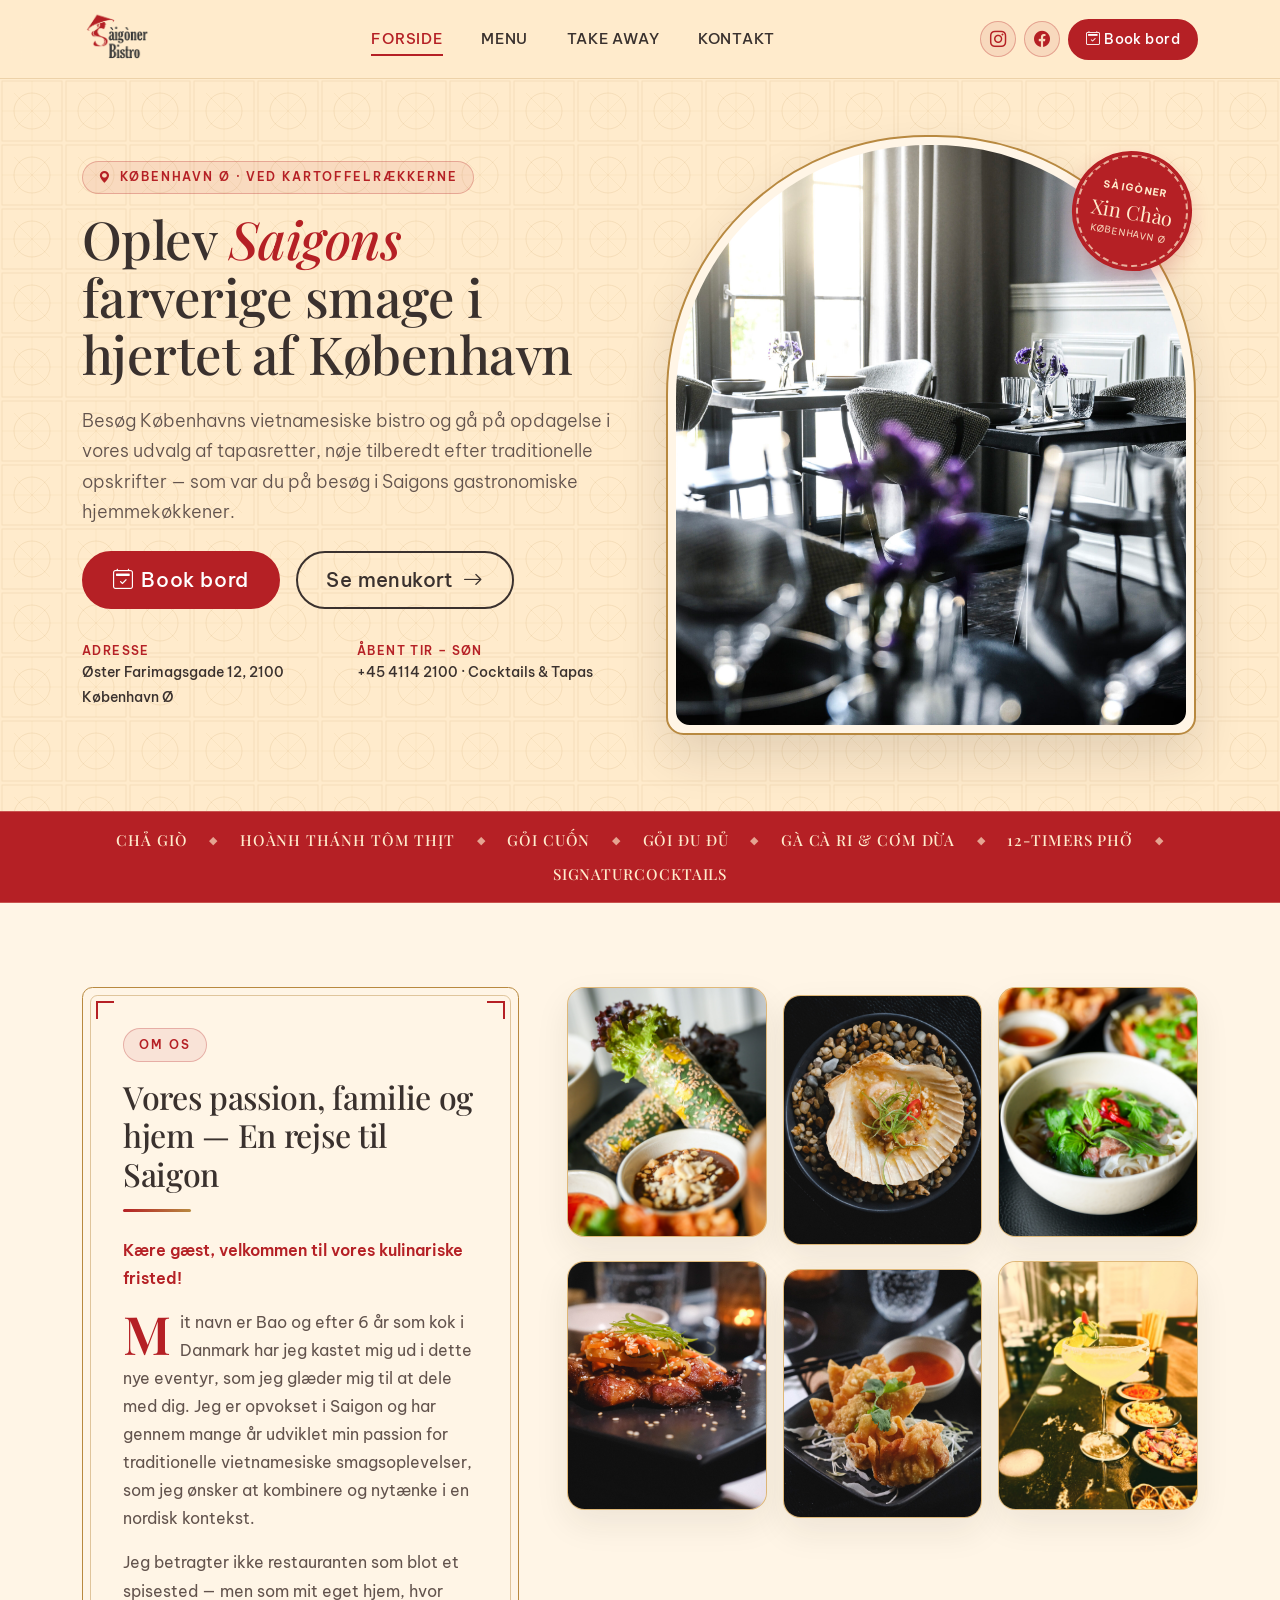
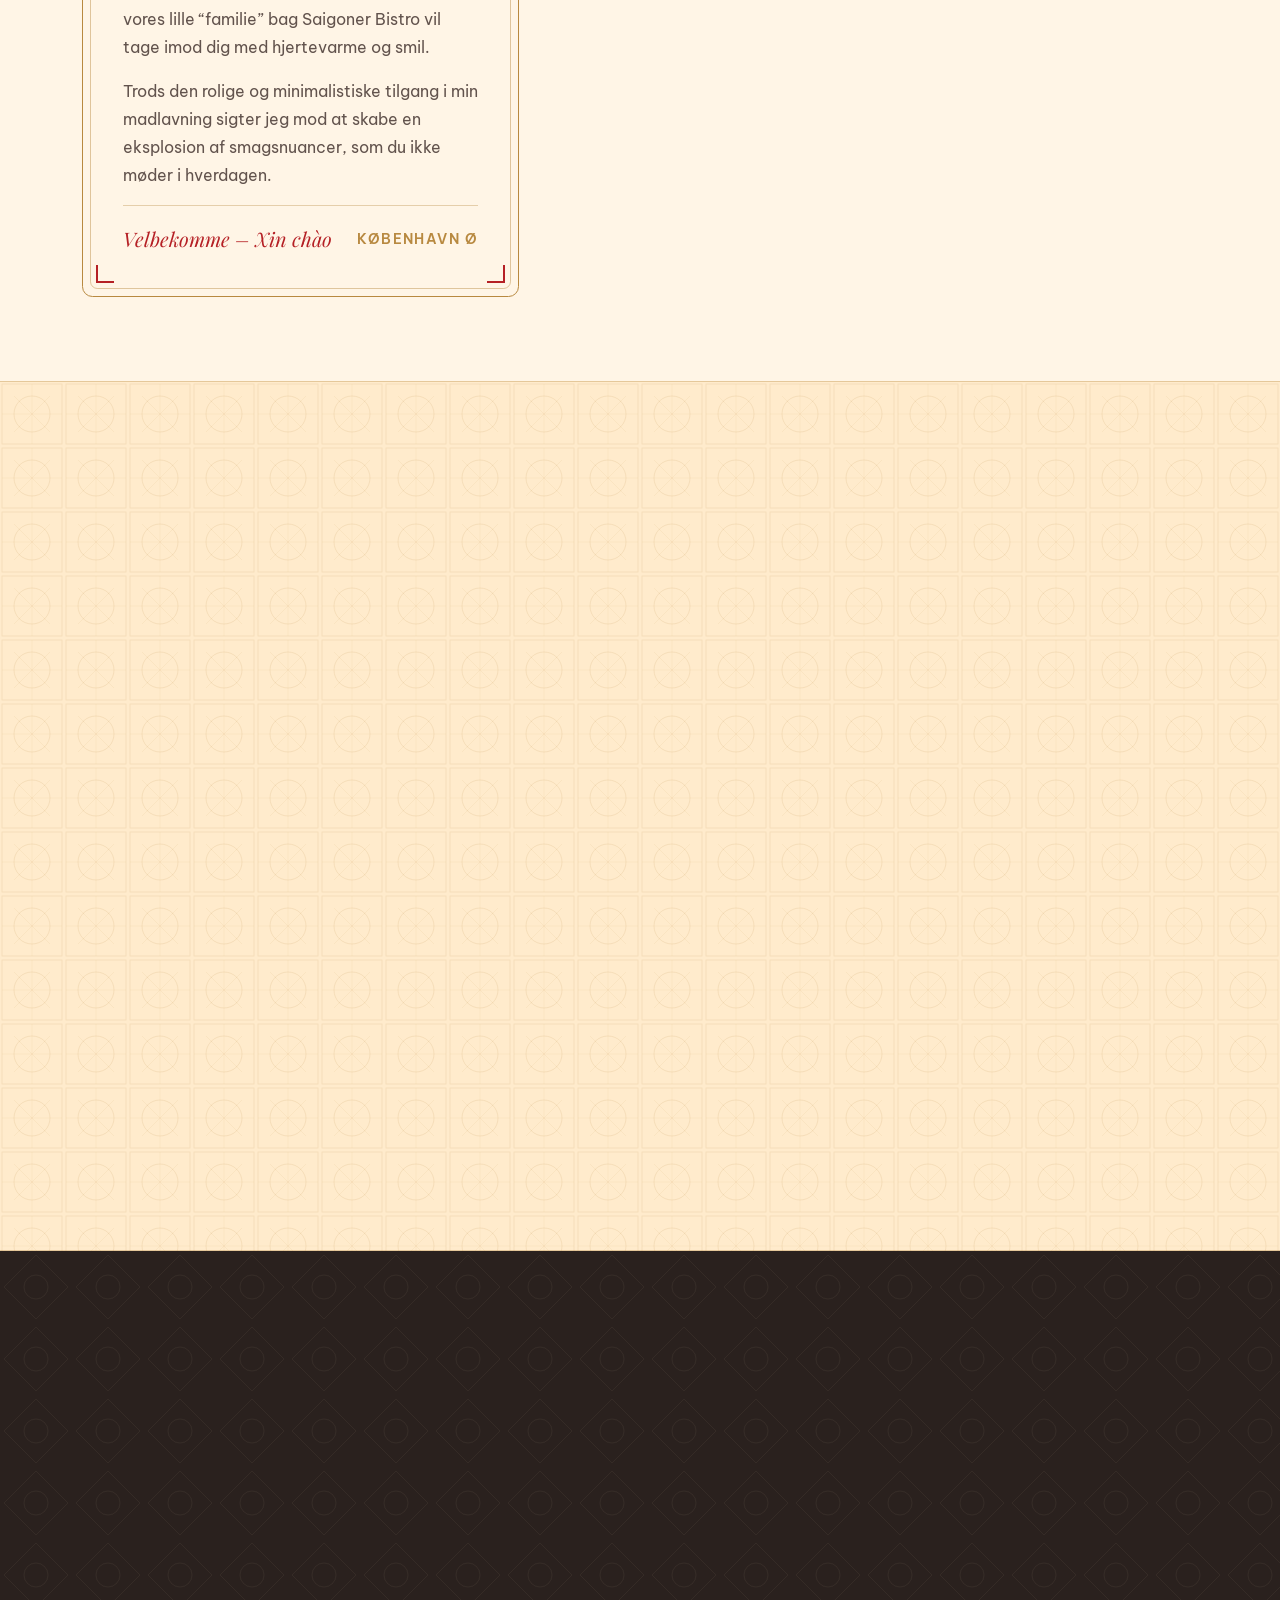
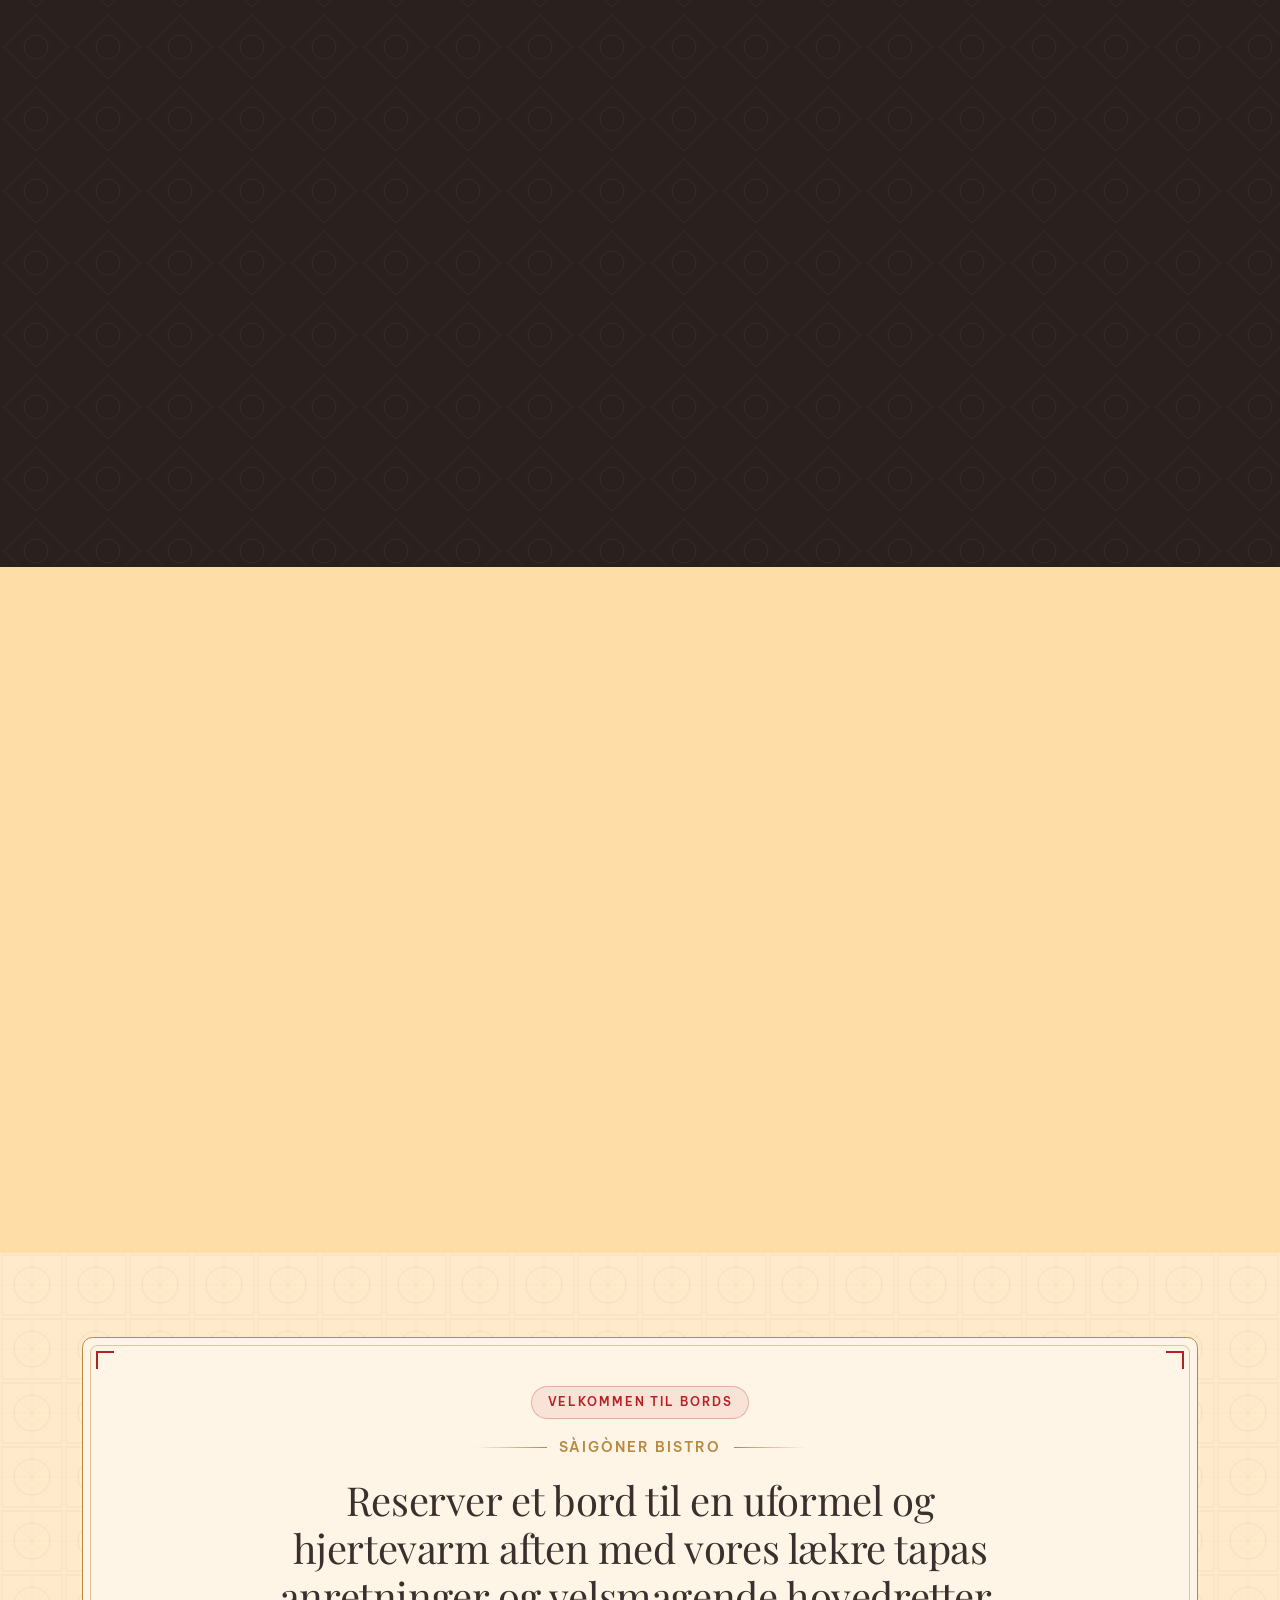
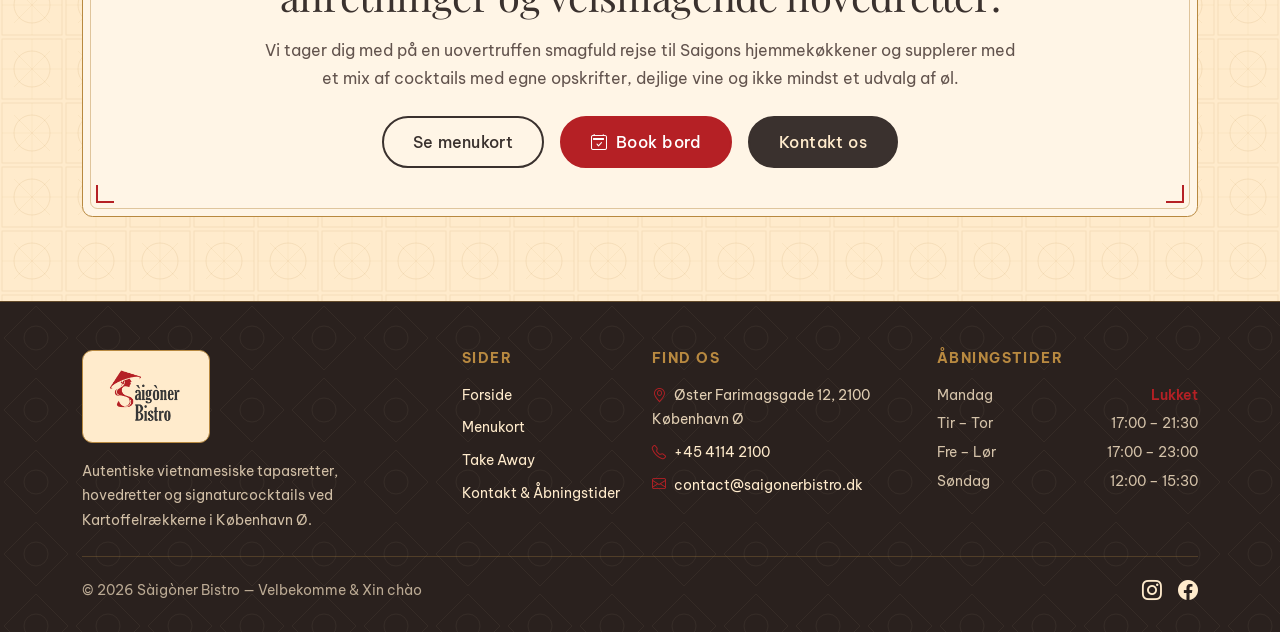
==== docs/index.html @ 12528881 "create folder template" ====
<!DOCTYPE html>
<html lang="da-DK">
<head>
    <meta charset="UTF-8">
    <meta name="viewport" content="width=device-width, initial-scale=1.0">
    <title>Saigoner Bistro — Vietnamesisk Restaurant i København Ø</title>

    <link rel="icon" href="images/brand/favicon-32.jpg" sizes="32x32">
    <link rel="icon" href="images/brand/favicon-192.jpg" sizes="192x192">
    <link rel="apple-touch-icon" href="images/brand/favicon-192.jpg">

    <link rel="preconnect" href="https://fonts.googleapis.com">
    <link rel="preconnect" href="https://fonts.gstatic.com" crossorigin>
    <link href="https://fonts.googleapis.com/css2?family=Be+Vietnam+Pro:ital,wght@0,400;0,500;0,600;0,700;1,400&family=Playfair+Display:ital,wght@0,500;0,600;0,700;1,500&display=swap" rel="stylesheet">
    <link href="https://cdn.jsdelivr.net/npm/bootstrap@5.3.3/dist/css/bootstrap.min.css" rel="stylesheet">
    <link href="https://cdn.jsdelivr.net/npm/bootstrap-icons@1.11.3/font/bootstrap-icons.min.css" rel="stylesheet">
    <link href="css/saigoner.css" rel="stylesheet">
    </head>
<body class="d-flex flex-column min-vh-100">
    <header class="sticky-top">
    <nav class="navbar navbar-expand-lg sb-navbar" aria-label="Hovednavigation">
        <div class="container">
            <a class="navbar-brand d-flex align-items-center py-0" href="index.html" aria-label="Saigoner Bistro">
                <img src="images/brand/logo-header.png" alt="Saigoner Bistro" class="sb-brand-logo">
            </a>

            <div class="d-flex align-items-center gap-2 order-lg-3">
                <a href="https://www.instagram.com/@saigonerbistro" target="_blank" rel="noopener noreferrer"
                   class="sb-social-btn d-none d-sm-inline-flex" aria-label="Instagram">
                    <i class="bi bi-instagram"></i>
                </a>
                <a href="https://www.facebook.com/profile.php?id=61554125473344" target="_blank" rel="noopener noreferrer"
                   class="sb-social-btn d-none d-sm-inline-flex" aria-label="Facebook">
                    <i class="bi bi-facebook"></i>
                </a>
                <a href="https://live.tebi.co/ecom/reservations/662376_9d857a9c17abefe701308232e953c8c048909cb44379c7cc7f8ed5cdf0fb355d"
                   target="_blank" rel="noopener noreferrer" class="btn btn-sb-coral btn-sm px-3 py-2 d-none d-md-inline-flex align-items-center gap-1">
                    <i class="bi bi-calendar2-check"></i> Book bord
                </a>

                <button class="navbar-toggler border-0 shadow-none ms-1" type="button"
                        data-bs-toggle="offcanvas" data-bs-target="#sbMobileNav"
                        aria-controls="sbMobileNav" aria-label="Åbn menu">
                    <i class="bi bi-list fs-2" style="color: var(--sb-secondary);"></i>
                </button>
            </div>

            <div class="collapse navbar-collapse justify-content-center order-lg-2" id="sbDesktopNav">
                <ul class="navbar-nav gap-lg-2">
                    <li class="nav-item">
                        <a class="nav-link sb-nav-link active" href="index.html">Forside</a>
                    </li>
                    <li class="nav-item">
                        <a class="nav-link sb-nav-link " href="menu/index.html">Menu</a>
                    </li>
                    <li class="nav-item">
                        <a class="nav-link sb-nav-link " href="take-away/index.html">Take Away</a>
                    </li>
                    <li class="nav-item">
                        <a class="nav-link sb-nav-link " href="kontakt/index.html">Kontakt</a>
                    </li>
                </ul>
            </div>
        </div>
    </nav>

    <!-- Mobile Offcanvas Drawer -->
    <div class="offcanvas offcanvas-end" tabindex="-1" id="sbMobileNav" aria-labelledby="sbMobileNavLabel"
         style="background-color: var(--sb-bg); color: var(--sb-secondary);">
        <div class="offcanvas-header border-bottom" style="border-color: rgba(184, 137, 64, 0.35) !important;">
            <div class="d-flex align-items-center" id="sbMobileNavLabel">
                <img src="images/brand/logo-header.png" alt="Saigoner Bistro" style="height: 44px;">
            </div>
            <button type="button" class="btn-close shadow-none" data-bs-dismiss="offcanvas" aria-label="Luk menu"></button>
        </div>
        <div class="offcanvas-body d-flex flex-column justify-content-between py-4">
            <ul class="navbar-nav gap-2 fs-5">
                <li class="nav-item">
                    <a class="nav-link sb-nav-link active" href="index.html">Forside</a>
                </li>
                <li class="nav-item">
                    <a class="nav-link sb-nav-link " href="menu/index.html">Menu</a>
                </li>
                <li class="nav-item">
                    <a class="nav-link sb-nav-link " href="take-away/index.html">Take Away</a>
                </li>
                <li class="nav-item">
                    <a class="nav-link sb-nav-link " href="kontakt/index.html">Kontakt</a>
                </li>
            </ul>

            <div class="pt-4 border-top" style="border-color: rgba(184, 137, 64, 0.35) !important;">
                <a href="https://live.tebi.co/ecom/reservations/662376_9d857a9c17abefe701308232e953c8c048909cb44379c7cc7f8ed5cdf0fb355d"
                   target="_blank" rel="noopener noreferrer" class="btn btn-sb-coral w-100 mb-3">
                    <i class="bi bi-calendar2-check me-1"></i> Book bord
                </a>
                <div class="small mb-2" style="color: var(--sb-ink-muted);">
                    <i class="bi bi-geo-alt sb-text-crimson me-1"></i> Øster Farimagsgade 12, 2100 København Ø<br>
                    <i class="bi bi-telephone sb-text-crimson me-1"></i> +45 4114 2100
                </div>
                <div class="d-flex gap-2 mt-3">
                    <a href="https://www.instagram.com/@saigonerbistro" target="_blank" rel="noopener noreferrer" class="sb-social-btn" aria-label="Instagram">
                        <i class="bi bi-instagram"></i>
                    </a>
                    <a href="https://www.facebook.com/profile.php?id=61554125473344" target="_blank" rel="noopener noreferrer" class="sb-social-btn" aria-label="Facebook">
                        <i class="bi bi-facebook"></i>
                    </a>
                </div>
            </div>
        </div>
    </div>
</header>

    <main class="flex-grow-1">
            <!-- 1. Indochine Editorial Hero -->
    <section class="sb-hero sb-pattern-tile">
        <div class="container">
            <div class="row align-items-center g-5">
                <div class="col-lg-6 reveal-up">
                    <div class="d-inline-flex align-items-center gap-2 mb-3">
                        <span class="sb-eyebrow">
                            <i class="bi bi-geo-alt-fill"></i> København Ø · Ved Kartoffelrækkerne
                        </span>
                    </div>

                    <h1 class="sb-hero-title mb-4">
                        Oplev <span class="sb-text-crimson fst-italic">Saigons</span> farverige smage i hjertet af København
                    </h1>

                    <p class="lead mb-4" style="color: var(--sb-ink-muted); font-size: 1.1rem;">
                        Besøg Københavns vietnamesiske bistro og gå på opdagelse i vores udvalg af tapasretter, nøje tilberedt efter traditionelle opskrifter — som var du på besøg i Saigons gastronomiske hjemmekøkkener.
                    </p>

                    <div class="d-flex flex-wrap gap-3 mb-4">
                        <a href="https://live.tebi.co/ecom/reservations/662376_9d857a9c17abefe701308232e953c8c048909cb44379c7cc7f8ed5cdf0fb355d"
                           target="_blank" rel="noopener noreferrer" class="btn btn-sb-coral btn-lg">
                            <i class="bi bi-calendar2-check me-2"></i>Book bord
                        </a>
                        <a href="menu/index.html" class="btn btn-sb-outline btn-lg">
                            Se menukort <i class="bi bi-arrow-right ms-1"></i>
                        </a>
                    </div>

                    <div class="row g-3 pt-2">
                        <div class="col-sm-6">
                            <div class="text-uppercase fw-semibold" style="font-size: 0.72rem; letter-spacing: 0.12em; color: var(--sb-primary);">Adresse</div>
                            <div class="fw-medium small">Øster Farimagsgade 12, 2100 København Ø</div>
                        </div>
                        <div class="col-sm-6">
                            <div class="text-uppercase fw-semibold" style="font-size: 0.72rem; letter-spacing: 0.12em; color: var(--sb-primary);">Åbent Tir – Søn</div>
                            <div class="fw-medium small">+45 4114 2100 · Cocktails &amp; Tapas</div>
                        </div>
                    </div>
                </div>

                <div class="col-lg-6 reveal-up">
                    <div class="sb-hero-collage">
                        <div class="sb-heritage-stamp">
                            <span class="text-uppercase fw-bold" style="font-size: 0.62rem; letter-spacing: 0.14em;">Sàigòner</span>
                            <span class="font-display fs-5 lh-1 my-1">Xin Chào</span>
                            <span class="text-uppercase" style="font-size: 0.58rem; letter-spacing: 0.1em; opacity: 0.9;">København Ø</span>
                        </div>

                        <div class="sb-hero-arch">
                            <div class="sb-hero-arch-inner">
                                <img src="images/gallery/hero-dish.jpg" alt="Autentisk vietnamesisk tapas hos Saigoner Bistro">
                            </div>
                        </div>
                    </div>
                </div>
            </div>
        </div>
    </section>

    <!-- Heritage Saigon Culinary Strip -->
    <div class="sb-ticker">
        <div class="container">
            <div class="sb-ticker-track">
                <span class="sb-ticker-item">Chả giò <span class="sb-ticker-diamond" aria-hidden="true">◆</span></span>
                <span class="sb-ticker-item">Hoành thánh tôm thịt <span class="sb-ticker-diamond" aria-hidden="true">◆</span></span>
                <span class="sb-ticker-item">Gỏi cuốn <span class="sb-ticker-diamond" aria-hidden="true">◆</span></span>
                <span class="sb-ticker-item">Gỏi đu đủ <span class="sb-ticker-diamond" aria-hidden="true">◆</span></span>
                <span class="sb-ticker-item">Gà cà ri &amp; Cơm dừa <span class="sb-ticker-diamond" aria-hidden="true">◆</span></span>
                <span class="sb-ticker-item">12-timers Phở <span class="sb-ticker-diamond" aria-hidden="true">◆</span></span>
                <span class="sb-ticker-item">Signaturcocktails</span>
            </div>
        </div>
    </div>

    <!-- 2. Heritage Story + Staggered Saigon Gallery -->
    <section class="sb-section sb-section-soft">
        <div class="container">
            <div class="row g-5 align-items-start">
                <div class="col-lg-5 reveal-up">
                    <div class="sb-menu-frame">
                        <span class="sb-corner sb-corner--tl"></span>
                        <span class="sb-corner sb-corner--tr"></span>
                        <span class="sb-corner sb-corner--bl"></span>
                        <span class="sb-corner sb-corner--br"></span>

                        <span class="sb-eyebrow mb-3">Om os</span>
                        <h2 class="h2 mb-3">Vores passion, familie og hjem — En rejse til Saigon</h2>
                        <div class="sb-divider mb-4"></div>

                        <p class="fw-semibold mb-3 sb-text-crimson">Kære gæst, velkommen til vores kulinariske fristed!</p>

                        <p class="sb-dropcap" style="color: var(--sb-ink-muted);">
                            Mit navn er Bao og efter 6 år som kok i Danmark har jeg kastet mig ud i dette nye eventyr, som jeg glæder mig til at dele med dig. Jeg er opvokset i Saigon og har gennem mange år udviklet min passion for traditionelle vietnamesiske smagsoplevelser, som jeg ønsker at kombinere og nytænke i en nordisk kontekst.
                        </p>
                        <p style="color: var(--sb-ink-muted);">
                            Jeg betragter ikke restauranten som blot et spisested — men som mit eget hjem, hvor vores lille “familie” bag Saigoner Bistro vil tage imod dig med hjertevarme og smil.
                        </p>
                        <p style="color: var(--sb-ink-muted);">
                            Trods den rolige og minimalistiske tilgang i min madlavning sigter jeg mod at skabe en eksplosion af smagsnuancer, som du ikke møder i hverdagen.
                        </p>

                        <div class="pt-3 mt-3 border-top d-flex align-items-center justify-content-between"
                             style="border-color: var(--sb-gold-soft) !important;">
                            <span class="font-display fst-italic fs-5 sb-text-crimson">Velbekomme – Xin chào</span>
                            <span class="small text-uppercase fw-semibold" style="letter-spacing: 0.1em; color: var(--sb-gold);">København Ø</span>
                        </div>
                    </div>
                </div>

                <div class="col-lg-7 reveal-up">
                    <div class="row g-3">
                        <div class="col-6 col-md-4">
                            <div class="sb-photo-tile" style="aspect-ratio: 4/5;"
                                 data-lightbox-src="images/gallery/dish-01.jpg"
                                 data-lightbox-caption="Saigoner Bistro — Tapas &amp; friske smage">
                                <img src="images/gallery/dish-01.jpg" alt="Vietnamesisk ret hos Saigoner Bistro" loading="lazy">
                                <div class="sb-photo-tile-overlay">
                                    <span class="small fw-medium">Se billede</span>
                                    <i class="bi bi-arrows-fullscreen"></i>
                                </div>
                            </div>
                        </div>
                        <div class="col-6 col-md-4 mt-md-4">
                            <div class="sb-photo-tile" style="aspect-ratio: 4/5;"
                                 data-lightbox-src="images/gallery/dish-02.jpg"
                                 data-lightbox-caption="Saigoner Bistro — Håndlavede specialiteter">
                                <img src="images/gallery/dish-02.jpg" alt="Vietnamesisk ret hos Saigoner Bistro" loading="lazy">
                                <div class="sb-photo-tile-overlay">
                                    <span class="small fw-medium">Se billede</span>
                                    <i class="bi bi-arrows-fullscreen"></i>
                                </div>
                            </div>
                        </div>
                        <div class="col-6 col-md-4">
                            <div class="sb-photo-tile" style="aspect-ratio: 4/5;"
                                 data-lightbox-src="images/gallery/dish-03.jpg"
                                 data-lightbox-caption="Saigoner Bistro — Deling ved bordet">
                                <img src="images/gallery/dish-03.jpg" alt="Vietnamesisk ret hos Saigoner Bistro" loading="lazy">
                                <div class="sb-photo-tile-overlay">
                                    <span class="small fw-medium">Se billede</span>
                                    <i class="bi bi-arrows-fullscreen"></i>
                                </div>
                            </div>
                        </div>
                        <div class="col-6 col-md-4">
                            <div class="sb-photo-tile" style="aspect-ratio: 4/5;"
                                 data-lightbox-src="images/gallery/dish-04.jpg"
                                 data-lightbox-caption="Saigoner Bistro — Smag af Saigon">
                                <img src="images/gallery/dish-04.jpg" alt="Vietnamesisk ret hos Saigoner Bistro" loading="lazy">
                                <div class="sb-photo-tile-overlay">
                                    <span class="small fw-medium">Se billede</span>
                                    <i class="bi bi-arrows-fullscreen"></i>
                                </div>
                            </div>
                        </div>
                        <div class="col-6 col-md-4 mt-md-4">
                            <div class="sb-photo-tile" style="aspect-ratio: 4/5;"
                                 data-lightbox-src="images/gallery/dish-05.jpg"
                                 data-lightbox-caption="Saigoner Bistro — Friske råvarer">
                                <img src="images/gallery/dish-05.jpg" alt="Vietnamesisk ret hos Saigoner Bistro" loading="lazy">
                                <div class="sb-photo-tile-overlay">
                                    <span class="small fw-medium">Se billede</span>
                                    <i class="bi bi-arrows-fullscreen"></i>
                                </div>
                            </div>
                        </div>
                        <div class="col-6 col-md-4">
                            <div class="sb-photo-tile" style="aspect-ratio: 4/5;"
                                 data-lightbox-src="images/gallery/dish-08.jpg"
                                 data-lightbox-caption="Saigoner Bistro — Stemning i bistroen">
                                <img src="images/gallery/dish-08.jpg" alt="Stemning hos Saigoner Bistro" loading="lazy">
                                <div class="sb-photo-tile-overlay">
                                    <span class="small fw-medium">Se billede</span>
                                    <i class="bi bi-arrows-fullscreen"></i>
                                </div>
                            </div>
                        </div>
                    </div>
                </div>
            </div>
        </div>
    </section>

    <!-- 3. Signature Tasting Menu Highlight (aligned with physical menu card) -->
    <section class="sb-section sb-pattern-tile border-top border-bottom" style="border-color: var(--sb-gold-soft) !important;">
        <div class="container">
            <div class="row g-5 align-items-center">
                <div class="col-lg-5 reveal-up">
                    <div class="sb-photo-tile" style="aspect-ratio: 16/11;"
                         data-lightbox-src="images/gallery/bistro-wide.jpg"
                         data-lightbox-caption="Saigoner Bistro — Vores bistro på Øster Farimagsgade">
                        <img src="images/gallery/bistro-wide.jpg" alt="Saigoner Bistro indretning" loading="lazy">
                        <div class="sb-photo-tile-overlay">
                            <span class="small fw-medium">Stemningen i bistroen</span>
                            <i class="bi bi-arrows-fullscreen"></i>
                        </div>
                    </div>

                    <div class="row g-3 mt-1">
                        <div class="col-6">
                            <div class="sb-photo-tile" style="aspect-ratio: 4/3;"
                                 data-lightbox-src="images/gallery/dish-07.jpg"
                                 data-lightbox-caption="Saigoner Bistro — Tapasretter">
                                <img src="images/gallery/dish-07.jpg" alt="Tapas hos Saigoner Bistro" loading="lazy">
                            </div>
                        </div>
                        <div class="col-6">
                            <div class="sb-photo-tile" style="aspect-ratio: 4/3;"
                                 data-lightbox-src="images/gallery/dish-10.jpg"
                                 data-lightbox-caption="Saigoner Bistro — Gæstfri aften">
                                <img src="images/gallery/dish-10.jpg" alt="Retter hos Saigoner Bistro" loading="lazy">
                            </div>
                        </div>
                    </div>
                </div>

                <div class="col-lg-7 reveal-up">
                    <div class="sb-menu-frame">
                        <span class="sb-corner sb-corner--tl"></span>
                        <span class="sb-corner sb-corner--tr"></span>
                        <span class="sb-corner sb-corner--bl"></span>
                        <span class="sb-corner sb-corner--br"></span>

                        <div class="d-flex flex-wrap justify-content-between align-items-center gap-2 mb-2">
                            <span class="sb-eyebrow">Udpluk fra køkkenet</span>
                            <span class="font-display fw-semibold sb-text-crimson">Tasting Menu · 495,-</span>
                        </div>
                        <h2 class="h2 mb-3">Fra gadekøkkenet i Saigon til bordet i Østerbro</h2>

                        <div class="mb-4">
                            <div class="sb-dish-row">
                                <div>
                                    <div class="fw-semibold font-serif fs-5">Chả giò &amp; Hoành thánh tôm thịt</div>
                                    <div class="small" style="color: var(--sb-ink-muted);">Sprøde forårsruller og wontons med rejer, svinekød, hvidløg og østerssauce</div>
                                </div>
                                <span class="small text-uppercase fw-semibold sb-text-crimson text-nowrap">Snack Plate</span>
                            </div>
                            <div class="sb-dish-row">
                                <div>
                                    <div class="fw-semibold font-serif fs-5">Gỏi cuốn &amp; Gỏi đu đủ</div>
                                    <div class="small" style="color: var(--sb-ink-muted);">Friske sommerruller med avocado og tofu samt krydret grøn papaya-salat med rejer</div>
                                </div>
                                <span class="small text-uppercase fw-semibold sb-text-crimson text-nowrap">Frisk &amp; Sprød</span>
                            </div>
                            <div class="sb-dish-row">
                                <div>
                                    <div class="fw-semibold font-serif fs-5">Gà cà ri &amp; Cơm dừa</div>
                                    <div class="small" style="color: var(--sb-ink-muted);">Cremet kokoskarry med citrongræs, serveret med duftende kokosris</div>
                                </div>
                                <span class="small text-uppercase fw-semibold sb-text-crimson text-nowrap">Hovedret</span>
                            </div>
                            <div class="sb-dish-row">
                                <div>
                                    <div class="fw-semibold font-serif fs-5">Signaturcocktails &amp; Vinmenu</div>
                                    <div class="small" style="color: var(--sb-ink-muted);">Egne cocktailopskrifter og udvalgte vine (3 glas 295,- / 4 glas 375,-)</div>
                                </div>
                                <span class="small text-uppercase fw-semibold sb-text-crimson text-nowrap">Bar &amp; Vin</span>
                            </div>
                        </div>

                        <div class="d-flex flex-wrap gap-3">
                            <a href="menu/index.html" class="btn btn-sb-coral">
                                Se hele menukortet <i class="bi bi-arrow-right ms-1"></i>
                            </a>
                            <a href="take-away/index.html" class="btn btn-sb-outline">
                                Bestil Take Away
                            </a>
                        </div>
                    </div>
                </div>
            </div>
        </div>
    </section>

    <!-- 4. Saigoner Spirit & Chef Son Pham -->
    <section class="sb-section sb-section-dark sb-pattern-dark">
        <div class="container">
            <div class="row g-5 align-items-center">
                <div class="col-lg-7 reveal-up">
                    <span class="sb-eyebrow mb-3" style="background-color: rgba(181,32,37,0.28); border-color: rgba(184,137,64,0.45); color: #ffdda6;">
                        Kultur &amp; Sjæl
                    </span>
                    <h2 class="display-6 mb-3 font-display">En Saigoner helt ind til hjertet!</h2>
                    <p class="mb-4" style="color: rgba(255, 235, 204, 0.82);">
                        Lad os sammen begynde eventyret og fortællingen om folket fra Saigon med deres unikke karakter og facon — den samme varme og entusiasme oplever du ved Kartoffelrækkerne i København Ø.
                    </p>

                    <div class="row g-3">
                                                                            <div class="col-sm-6">
                                <div class="sb-trait-card">
                                    <div class="sb-trait-head mb-2">
                                        <span class="sb-trait-num">01</span>
                                        <span class="sb-trait-line" aria-hidden="true"></span>
                                    </div>
                                    <h6 class="mb-1 fw-semibold" style="color: var(--sb-bg);">Entusiastiske og glade</h6>
                                    <p class="small mb-0" style="color: rgba(255, 235, 204, 0.76);">Altid klar til at hjælpe og byde gæster velkommen med smil og venlighed.</p>
                                </div>
                            </div>
                                                    <div class="col-sm-6">
                                <div class="sb-trait-card">
                                    <div class="sb-trait-head mb-2">
                                        <span class="sb-trait-num">02</span>
                                        <span class="sb-trait-line" aria-hidden="true"></span>
                                    </div>
                                    <h6 class="mb-1 fw-semibold" style="color: var(--sb-bg);">Kreativt sind</h6>
                                    <p class="small mb-0" style="color: rgba(255, 235, 204, 0.76);">En levende blanding af tradition og innovation — fra gadekunst til madlavning.</p>
                                </div>
                            </div>
                                                    <div class="col-sm-6">
                                <div class="sb-trait-card">
                                    <div class="sb-trait-head mb-2">
                                        <span class="sb-trait-num">03</span>
                                        <span class="sb-trait-line" aria-hidden="true"></span>
                                    </div>
                                    <h6 class="mb-1 fw-semibold" style="color: var(--sb-bg);">Madelskere</h6>
                                    <p class="small mb-0" style="color: rgba(255, 235, 204, 0.76);">Elsker mad og er inspireret af Saigons rige og varierede gadekøkken.</p>
                                </div>
                            </div>
                                                    <div class="col-sm-6">
                                <div class="sb-trait-card">
                                    <div class="sb-trait-head mb-2">
                                        <span class="sb-trait-num">04</span>
                                        <span class="sb-trait-line" aria-hidden="true"></span>
                                    </div>
                                    <h6 class="mb-1 fw-semibold" style="color: var(--sb-bg);">Sociale værter</h6>
                                    <p class="small mb-0" style="color: rgba(255, 235, 204, 0.76);">Hjertelige, nærværende og nemme at føle sig hjemme hos fra første minut.</p>
                                </div>
                            </div>
                                                    <div class="col-sm-6">
                                <div class="sb-trait-card">
                                    <div class="sb-trait-head mb-2">
                                        <span class="sb-trait-num">05</span>
                                        <span class="sb-trait-line" aria-hidden="true"></span>
                                    </div>
                                    <h6 class="mb-1 fw-semibold" style="color: var(--sb-bg);">Tålmodighed &amp; udholdenhed</h6>
                                    <p class="small mb-0" style="color: rgba(255, 235, 204, 0.76);">Kvalitet tager tid — både i livet og i de simrende gryder i køkkenet.</p>
                                </div>
                            </div>
                                                    <div class="col-sm-6">
                                <div class="sb-trait-card">
                                    <div class="sb-trait-head mb-2">
                                        <span class="sb-trait-num">06</span>
                                        <span class="sb-trait-line" aria-hidden="true"></span>
                                    </div>
                                    <h6 class="mb-1 fw-semibold" style="color: var(--sb-bg);">Passion &amp; dedikation</h6>
                                    <p class="small mb-0" style="color: rgba(255, 235, 204, 0.76);">Hver tallerken laves med stolthed, kærlighed og respekt for lokal kultur.</p>
                                </div>
                            </div>
                                            </div>
                </div>

                <div class="col-lg-5 reveal-up">
                    <div class="p-2 rounded-4 border" style="border-color: var(--sb-gold) !important; background: rgba(255,235,204,0.04);">
                        <div class="rounded-3 overflow-hidden" style="background: rgba(255,235,204,0.06);">
                            <img src="images/gallery/chef-son-pham.jpg" alt="Køkkenchef Son Pham"
                                 class="w-100" style="aspect-ratio: 1/1; object-fit: cover;">
                            <div class="p-4">
                                <blockquote class="mb-2 fst-italic font-serif fs-5" style="color: var(--sb-bg);">
                                    “Det betyder noget for mig og for smagen, at vi tillader mad at tage den tid det tager for at opnå den helt autentiske smag.”
                                </blockquote>
                                <div class="small fw-semibold" style="color: var(--sb-gold);">
                                    — Køkkenchef, Son Pham
                                </div>
                            </div>
                        </div>
                    </div>
                </div>
            </div>
        </div>
    </section>

    <!-- 5. Guest Reviews Carousel -->
    <section class="sb-section sb-section-alt">
        <div class="container">
            <div class="text-center mx-auto mb-5 reveal-up" style="max-width: 640px;">
                <span class="sb-eyebrow mb-2">Gæsteanmeldelser</span>
                <h2 class="display-6 mb-2 font-display">Hvad vores gæster siger</h2>
                <p class="mb-0" style="color: var(--sb-ink-muted);">Smagsoplevelser, nærvær og hygge delt af vores gæster i København Ø.</p>
            </div>

            
            <div class="row justify-content-center">
                <div class="col-lg-9 reveal-up">
                    <div id="sbReviewsCarousel" class="carousel slide" data-bs-ride="false">
                        <div class="carousel-inner">
                                                            <div class="carousel-item active">
                                    <div class="sb-quote-card p-4 p-md-5">
                                        <div class="d-flex flex-column flex-sm-row align-items-sm-center justify-content-between gap-3 mb-3">
                                            <div class="d-flex align-items-center gap-3">
                                                <div class="rounded-circle d-flex align-items-center justify-content-center fw-bold fs-5 flex-shrink-0"
                                                     style="width: 52px; height: 52px; background-color: var(--sb-primary); color: #fff;">
                                                    M
                                                </div>
                                                <div>
                                                    <h5 class="mb-0 font-serif">Martin</h5>
                                                    <div class="small" style="color: var(--sb-ink-muted);">Februar, 2024</div>
                                                </div>
                                            </div>
                                            <div class="fs-6 text-nowrap sb-text-crimson" aria-label="5 ud af 5 stjerner">
                                                <i class="bi bi-star-fill"></i>
                                                <i class="bi bi-star-fill"></i>
                                                <i class="bi bi-star-fill"></i>
                                                <i class="bi bi-star-fill"></i>
                                                <i class="bi bi-star-fill"></i>
                                            </div>
                                        </div>
                                        <p class="fs-4 font-serif mb-0" style="line-height: 1.5;">
                                            “Dejligt besøg med især rigtig god og levende betjening. Lækre forretter og god hovedret. Alt i alt en fin oplevelse og helt sikkert anbefalelsesværdig.”
                                        </p>
                                    </div>
                                </div>
                                                            <div class="carousel-item ">
                                    <div class="sb-quote-card p-4 p-md-5">
                                        <div class="d-flex flex-column flex-sm-row align-items-sm-center justify-content-between gap-3 mb-3">
                                            <div class="d-flex align-items-center gap-3">
                                                <div class="rounded-circle d-flex align-items-center justify-content-center fw-bold fs-5 flex-shrink-0"
                                                     style="width: 52px; height: 52px; background-color: var(--sb-primary); color: #fff;">
                                                    S
                                                </div>
                                                <div>
                                                    <h5 class="mb-0 font-serif">Sofie &amp; Kasper</h5>
                                                    <div class="small" style="color: var(--sb-ink-muted);">Maj, 2024</div>
                                                </div>
                                            </div>
                                            <div class="fs-6 text-nowrap sb-text-crimson" aria-label="5 ud af 5 stjerner">
                                                <i class="bi bi-star-fill"></i>
                                                <i class="bi bi-star-fill"></i>
                                                <i class="bi bi-star-fill"></i>
                                                <i class="bi bi-star-fill"></i>
                                                <i class="bi bi-star-fill"></i>
                                            </div>
                                        </div>
                                        <p class="fs-4 font-serif mb-0" style="line-height: 1.5;">
                                            “Fantastisk stemning ved Kartoffelrækkerne! Vi delte fem tapasretter og et par signaturcocktails, og alt smagte helt frisklavet og fuld af dybde.”
                                        </p>
                                    </div>
                                </div>
                                                            <div class="carousel-item ">
                                    <div class="sb-quote-card p-4 p-md-5">
                                        <div class="d-flex flex-column flex-sm-row align-items-sm-center justify-content-between gap-3 mb-3">
                                            <div class="d-flex align-items-center gap-3">
                                                <div class="rounded-circle d-flex align-items-center justify-content-center fw-bold fs-5 flex-shrink-0"
                                                     style="width: 52px; height: 52px; background-color: var(--sb-primary); color: #fff;">
                                                    H
                                                </div>
                                                <div>
                                                    <h5 class="mb-0 font-serif">Henrik</h5>
                                                    <div class="small" style="color: var(--sb-ink-muted);">September, 2024</div>
                                                </div>
                                            </div>
                                            <div class="fs-6 text-nowrap sb-text-crimson" aria-label="5 ud af 5 stjerner">
                                                <i class="bi bi-star-fill"></i>
                                                <i class="bi bi-star-fill"></i>
                                                <i class="bi bi-star-fill"></i>
                                                <i class="bi bi-star-fill"></i>
                                                <i class="bi bi-star-fill"></i>
                                            </div>
                                        </div>
                                        <p class="fs-4 font-serif mb-0" style="line-height: 1.5;">
                                            “En lille perle på Østerbro. Phở-suppen og de sprøde forretter sidder lige i skabet, og man føler sig virkelig velkommen fra første minut.”
                                        </p>
                                    </div>
                                </div>
                                                            <div class="carousel-item ">
                                    <div class="sb-quote-card p-4 p-md-5">
                                        <div class="d-flex flex-column flex-sm-row align-items-sm-center justify-content-between gap-3 mb-3">
                                            <div class="d-flex align-items-center gap-3">
                                                <div class="rounded-circle d-flex align-items-center justify-content-center fw-bold fs-5 flex-shrink-0"
                                                     style="width: 52px; height: 52px; background-color: var(--sb-primary); color: #fff;">
                                                    C
                                                </div>
                                                <div>
                                                    <h5 class="mb-0 font-serif">Camilla</h5>
                                                    <div class="small" style="color: var(--sb-ink-muted);">Oktober, 2025</div>
                                                </div>
                                            </div>
                                            <div class="fs-6 text-nowrap sb-text-crimson" aria-label="5 ud af 5 stjerner">
                                                <i class="bi bi-star-fill"></i>
                                                <i class="bi bi-star-fill"></i>
                                                <i class="bi bi-star-fill"></i>
                                                <i class="bi bi-star-fill"></i>
                                                <i class="bi bi-star-fill"></i>
                                            </div>
                                        </div>
                                        <p class="fs-4 font-serif mb-0" style="line-height: 1.5;">
                                            “Uformelt, hyggeligt og med smagsoplevelser man husker længe. De hjemmelavede cocktails passer perfekt til retterne — vi kommer helt sikkert igen.”
                                        </p>
                                    </div>
                                </div>
                                                    </div>

                        <div class="d-flex align-items-center justify-content-between mt-4 px-1">
                                                        <div class="sb-carousel-dots d-flex align-items-center gap-2"
                                 data-total-slides="4">
                                                                    <button type="button"
                                            data-dot-index="0"
                                            data-target-slide="0"
                                            class="active"
                                            aria-current="true"
                                            aria-label="Anmeldelse 1"></button>
                                                                    <button type="button"
                                            data-dot-index="1"
                                            data-target-slide="1"
                                            class=""
                                            aria-current="false"
                                            aria-label="Anmeldelse 2"></button>
                                                                    <button type="button"
                                            data-dot-index="2"
                                            data-target-slide="2"
                                            class=""
                                            aria-current="false"
                                            aria-label="Anmeldelse 3"></button>
                                                                    <button type="button"
                                            data-dot-index="3"
                                            data-target-slide="3"
                                            class=""
                                            aria-current="false"
                                            aria-label="Anmeldelse 4"></button>
                                                            </div>

                            <div class="d-flex align-items-center gap-2">
                                <button class="sb-carousel-arrow" type="button"
                                        data-bs-target="#sbReviewsCarousel" data-bs-slide="prev"
                                        aria-label="Forrige anmeldelse">
                                    <i class="bi bi-arrow-left"></i>
                                </button>
                                <button class="sb-carousel-arrow" type="button"
                                        data-bs-target="#sbReviewsCarousel" data-bs-slide="next"
                                        aria-label="Næste anmeldelse">
                                    <i class="bi bi-arrow-right"></i>
                                </button>
                            </div>
                        </div>
                    </div>
                </div>
            </div>
        </div>
    </section>

    <!-- 6. Framed Indochine CTA -->
    <section class="sb-section sb-pattern-tile">
        <div class="container">
            <div class="sb-menu-frame text-center reveal-up">
                <span class="sb-corner sb-corner--tl"></span>
                <span class="sb-corner sb-corner--tr"></span>
                <span class="sb-corner sb-corner--bl"></span>
                <span class="sb-corner sb-corner--br"></span>

                <div class="mx-auto py-2" style="max-width: 760px;">
                    <span class="sb-eyebrow mb-3">Velkommen til bords</span>
                    <div class="sb-ornament-divider justify-content-center mb-3">
                        <span class="small text-uppercase fw-semibold" style="letter-spacing: 0.14em;">Sàigòner Bistro</span>
                    </div>
                    <h2 class="display-6 mb-3 font-display">
                        Reserver et bord til en uformel og hjertevarm aften med vores lækre tapas anretninger og velsmagende hovedretter.
                    </h2>
                    <p class="mb-4" style="color: var(--sb-ink-muted);">
                        Vi tager dig med på en uovertruffen smagfuld rejse til Saigons hjemmekøkkener og supplerer med et mix af cocktails med egne opskrifter, dejlige vine og ikke mindst et udvalg af øl.
                    </p>
                    <div class="d-flex flex-wrap justify-content-center gap-3">
                        <a href="menu/index.html" class="btn btn-sb-outline">Se menukort</a>
                        <a href="https://live.tebi.co/ecom/reservations/662376_9d857a9c17abefe701308232e953c8c048909cb44379c7cc7f8ed5cdf0fb355d"
                           target="_blank" rel="noopener noreferrer" class="btn btn-sb-coral">
                            <i class="bi bi-calendar2-check me-1"></i> Book bord
                        </a>
                        <a href="kontakt/index.html" class="btn btn-sb-primary">Kontakt os</a>
                    </div>
                </div>
            </div>
        </div>
    </section>
    </main>

    <footer class="sb-footer sb-pattern-dark pt-5 pb-4 mt-auto">
    <div class="container">
        <div class="row g-4 align-items-start pb-4">
            <div class="col-lg-4 text-center text-lg-start">
                <div class="d-inline-flex flex-column align-items-center align-items-lg-start">
                    <div class="sb-footer-logo-plaque mb-3">
                        <img src="images/brand/logo-footer.png" alt="Saigoner Bistro Logo"
                             style="height: 70px; width: auto;">
                    </div>
                    <p class="small mb-0" style="max-width: 310px; color: rgba(255, 235, 204, 0.78);">
                        Autentiske vietnamesiske tapasretter, hovedretter og signaturcocktails ved Kartoffelrækkerne i København Ø.
                    </p>
                </div>
            </div>

            <div class="col-6 col-md-4 col-lg-2">
                <h6 class="text-uppercase small fw-bold mb-3" style="color: var(--sb-gold); letter-spacing: 0.1em;">Sider</h6>
                <ul class="list-unstyled d-grid gap-2 small mb-0">
                    <li><a href="index.html">Forside</a></li>
                    <li><a href="menu/index.html">Menukort</a></li>
                    <li><a href="take-away/index.html">Take Away</a></li>
                    <li><a href="kontakt/index.html">Kontakt &amp; Åbningstider</a></li>
                </ul>
            </div>

            <div class="col-6 col-md-4 col-lg-3">
                <h6 class="text-uppercase small fw-bold mb-3" style="color: var(--sb-gold); letter-spacing: 0.1em;">Find os</h6>
                <ul class="list-unstyled d-grid gap-2 small mb-0">
                    <li><i class="bi bi-geo-alt me-2 sb-text-crimson"></i>Øster Farimagsgade 12, 2100 København Ø</li>
                    <li><i class="bi bi-telephone me-2 sb-text-crimson"></i><a href="tel:+4541142100">+45 4114 2100</a></li>
                    <li><i class="bi bi-envelope me-2 sb-text-crimson"></i><a href="mailto:contact@saigonerbistro.dk">contact@saigonerbistro.dk</a></li>
                </ul>
            </div>

            <div class="col-md-4 col-lg-3">
                <h6 class="text-uppercase small fw-bold mb-3" style="color: var(--sb-gold); letter-spacing: 0.1em;">Åbningstider</h6>
                <div class="small d-grid gap-1" style="color: rgba(255, 235, 204, 0.8);">
                    <div class="d-flex justify-content-between"><span>Mandag</span><span class="sb-text-crimson fw-semibold">Lukket</span></div>
                    <div class="d-flex justify-content-between"><span>Tir – Tor</span><span>17:00 – 21:30</span></div>
                    <div class="d-flex justify-content-between"><span>Fre – Lør</span><span>17:00 – 23:00</span></div>
                    <div class="d-flex justify-content-between"><span>Søndag</span><span>12:00 – 15:30</span></div>
                </div>
            </div>
        </div>

        <div class="d-flex flex-column flex-sm-row justify-content-between align-items-center pt-3 border-top"
             style="border-color: rgba(184, 137, 64, 0.28) !important;">
            <p class="small mb-2 mb-sm-0" style="color: rgba(255, 235, 204, 0.68);">
                &copy; 2026 Sàigòner Bistro — Velbekomme &amp; Xin chào
            </p>
            <div class="d-flex align-items-center gap-3">
                <a href="https://www.instagram.com/@saigonerbistro" target="_blank" rel="noopener noreferrer" aria-label="Instagram" class="fs-5">
                    <i class="bi bi-instagram"></i>
                </a>
                <a href="https://www.facebook.com/profile.php?id=61554125473344" target="_blank" rel="noopener noreferrer" aria-label="Facebook" class="fs-5">
                    <i class="bi bi-facebook"></i>
                </a>
            </div>
        </div>
    </div>
</footer>
    <div class="modal fade" id="sbLightboxModal" tabindex="-1" aria-hidden="true">
    <div class="modal-dialog modal-dialog-centered modal-xl">
        <div class="modal-content border-0 bg-transparent">
            <div class="modal-body p-0 position-relative text-center">
                <button type="button"
                        class="btn btn-dark rounded-circle position-absolute top-0 end-0 m-3 z-3"
                        data-bs-dismiss="modal" aria-label="Luk"
                        style="width: 42px; height: 42px; background-color: rgba(58,49,46,0.9); border-color: rgba(255,235,204,0.3);">
                    <i class="bi bi-x-lg text-white"></i>
                </button>

                <button type="button" id="sbLightboxPrev"
                        class="btn btn-dark rounded-circle position-absolute top-50 start-0 translate-middle-y ms-2 ms-md-3 z-3"
                        aria-label="Forrige"
                        style="width: 44px; height: 44px; background-color: rgba(58,49,46,0.85); border-color: rgba(255,235,204,0.3);">
                    <i class="bi bi-chevron-left text-white"></i>
                </button>

                <img id="sbLightboxImage" src="" alt="Saigoner Bistro"
                     class="img-fluid rounded-4 shadow-lg"
                     style="max-height: 85vh; object-fit: contain; background: var(--sb-secondary);">

                <button type="button" id="sbLightboxNext"
                        class="btn btn-dark rounded-circle position-absolute top-50 end-0 translate-middle-y me-2 me-md-3 z-3"
                        aria-label="Næste"
                        style="width: 44px; height: 44px; background-color: rgba(58,49,46,0.85); border-color: rgba(255,235,204,0.3);">
                    <i class="bi bi-chevron-right text-white"></i>
                </button>

                <p id="sbLightboxCaption" class="small mt-2 mb-0 text-light"></p>
            </div>
        </div>
    </div>
</div>


    <script src="https://cdn.jsdelivr.net/npm/bootstrap@5.3.3/dist/js/bootstrap.bundle.min.js"></script>
    <script src="js/saigoner.js"></script>
    </body>
</html>
---- docs/css/saigoner.css ----
@font-face {
    font-family: 'Heebo';
    font-style: normal;
    font-weight: 100 900;
    font-display: swap;
    src: url('../fonts/heebo-variable-wght.woff2') format('woff2');
}

@font-face {
    font-family: 'Marcellus';
    font-style: normal;
    font-weight: 400;
    font-display: swap;
    src: url('../fonts/marcellus_wght.woff2') format('woff2');
}

@font-face {
    font-family: 'Noto Serif Display';
    font-style: normal;
    font-weight: 400 700;
    font-display: swap;
    src: url('../fonts/noto-serif-display.woff2') format('woff2');
}

:root {
    /* Exact brand palette matched to Saigoner Bistro logo (#b52025) & warm cream paper */
    --sb-bg: #ffebcc;
    --sb-bg-soft: #fff5e6;
    --sb-tertiary: #ffdda6;
    --sb-primary: #b52025;
    --sb-primary-dark: #8e171b;
    --sb-primary-soft: rgba(181, 32, 37, 0.09);
    --sb-secondary: #3a312e;
    --sb-dark-deep: #2a211e;
    --sb-ink: #373737;
    --sb-ink-muted: #62534d;
    --sb-gold: #b88940;
    --sb-gold-soft: rgba(184, 137, 64, 0.36);
    --sb-border: rgba(58, 49, 46, 0.16);
    --sb-border-crimson: rgba(181, 32, 37, 0.3);

    --sb-font-sans: 'Be Vietnam Pro', 'Heebo', system-ui, -apple-system, sans-serif;
    --sb-font-serif: 'Playfair Display', 'Noto Serif Display', Georgia, serif;
    --sb-font-display: 'Playfair Display', 'Noto Serif Display', Georgia, serif;

    --sb-radius-sm: 0.65rem;
    --sb-radius-md: 1.1rem;
    --sb-radius-lg: 1.6rem;
    --sb-shadow-soft: 0 14px 34px rgba(42, 33, 30, 0.08);
    --sb-shadow-card: 0 22px 48px rgba(42, 33, 30, 0.13);
}

html {
    scroll-behavior: smooth;
    overflow-x: clip;
}

body {
    background-color: var(--sb-bg);
    color: var(--sb-secondary);
    font-family: var(--sb-font-sans);
    font-size: 1.02rem;
    line-height: 1.72;
    overflow-x: clip;
    -webkit-font-smoothing: antialiased;
}

h1, h2, h3, h4, .font-serif {
    font-family: var(--sb-font-serif);
    color: var(--sb-secondary);
    letter-spacing: -0.01em;
}

.font-display {
    font-family: var(--sb-font-display);
}

.sb-text-crimson {
    color: var(--sb-primary) !important;
}

.sb-text-gold {
    color: var(--sb-gold) !important;
}

a {
    color: var(--sb-secondary);
    transition: color 0.22s ease, background-color 0.22s ease, border-color 0.22s ease, transform 0.22s ease;
}

/* Subtle Indochine cement-tile / bông gió pattern */
.sb-pattern-tile {
    background-image: url("data:image/svg+xml,%3Csvg xmlns='http://www.w3.org/2000/svg' width='64' height='64' viewBox='0 0 64 64'%3E%3Cg fill='none' stroke='%23b88940' stroke-opacity='0.14' stroke-width='1'%3E%3Crect x='2' y='2' width='60' height='60'/%3E%3Ccircle cx='32' cy='32' r='18'/%3E%3Cpath d='M32 2v60M2 32h60M14 14l36 36M50 14L14 50' stroke-opacity='0.08'/%3E%3C/g%3E%3C/svg%3E");
    background-size: 64px 64px;
}

.sb-pattern-dark {
    background-color: var(--sb-dark-deep);
    background-image: url("data:image/svg+xml,%3Csvg xmlns='http://www.w3.org/2000/svg' width='72' height='72' viewBox='0 0 72 72'%3E%3Cg fill='none' stroke='%23ffebcc' stroke-opacity='0.05' stroke-width='1'%3E%3Cpath d='M36 4L68 36L36 68L4 36Z'/%3E%3Ccircle cx='36' cy='36' r='12'/%3E%3C/g%3E%3C/svg%3E");
    background-size: 72px 72px;
}

/* Heritage Double-Line Indochine Frame (inspired by Saigoner Bistro printed menu) */
.sb-menu-frame {
    position: relative;
    background-color: var(--sb-bg-soft);
    border: 1.5px solid var(--sb-gold);
    border-radius: var(--sb-radius-sm);
    padding: 2.5rem;
}

.sb-menu-frame::before {
    content: '';
    position: absolute;
    inset: 7px;
    border: 1px solid rgba(184, 137, 64, 0.45);
    border-radius: calc(var(--sb-radius-sm) - 3px);
    pointer-events: none;
}

.sb-corner {
    position: absolute;
    width: 18px;
    height: 18px;
    border-color: var(--sb-primary);
    pointer-events: none;
    z-index: 2;
}

.sb-corner--tl { top: 13px; left: 13px; border-top: 2px solid var(--sb-primary); border-left: 2px solid var(--sb-primary); }
.sb-corner--tr { top: 13px; right: 13px; border-top: 2px solid var(--sb-primary); border-right: 2px solid var(--sb-primary); }
.sb-corner--bl { bottom: 13px; left: 13px; border-bottom: 2px solid var(--sb-primary); border-left: 2px solid var(--sb-primary); }
.sb-corner--br { bottom: 13px; right: 13px; border-bottom: 2px solid var(--sb-primary); border-right: 2px solid var(--sb-primary); }

/* Ornamental Divider */
.sb-ornament-divider {
    display: flex;
    align-items: center;
    gap: 0.75rem;
    color: var(--sb-gold);
}

.sb-ornament-divider::before,
.sb-ornament-divider::after {
    content: '';
    height: 1px;
    flex: 1;
    max-width: 72px;
    background: linear-gradient(90deg, transparent, var(--sb-gold));
}

.sb-ornament-divider::after {
    background: linear-gradient(90deg, var(--sb-gold), transparent);
}

.sb-divider {
    width: 68px;
    height: 3px;
    background: linear-gradient(90deg, var(--sb-primary), var(--sb-gold));
    border-radius: 999px;
}

/* Navbar */
.sb-navbar {
    background-color: rgba(255, 235, 204, 0.9);
    backdrop-filter: blur(14px);
    -webkit-backdrop-filter: blur(14px);
    border-bottom: 1px solid rgba(184, 137, 64, 0.25);
    transition: background-color 0.25s ease, border-color 0.25s ease, box-shadow 0.25s ease, padding 0.25s ease;
    padding-top: 0.75rem;
    padding-bottom: 0.75rem;
}

.sb-navbar.is-scrolled {
    background-color: rgba(255, 235, 204, 0.97);
    border-bottom-color: rgba(184, 137, 64, 0.45);
    box-shadow: 0 10px 28px rgba(42, 33, 30, 0.08);
    padding-top: 0.55rem;
    padding-bottom: 0.55rem;
}

.sb-brand-logo {
    height: 54px;
    width: auto;
    object-fit: contain;
}

.sb-nav-link {
    position: relative;
    font-weight: 500;
    font-size: 0.95rem;
    letter-spacing: 0.05em;
    text-transform: uppercase;
    color: var(--sb-secondary) !important;
    padding: 0.45rem 0.95rem !important;
}

.sb-nav-link::after {
    content: '';
    position: absolute;
    left: 0.95rem;
    right: 0.95rem;
    bottom: 0.2rem;
    height: 2px;
    background-color: var(--sb-primary);
    transform: scaleX(0);
    transform-origin: center;
    transition: transform 0.25s ease;
}

.sb-nav-link:hover::after,
.sb-nav-link.active::after {
    transform: scaleX(1);
}

.sb-nav-link.active {
    color: var(--sb-primary) !important;
}

.sb-social-btn {
    width: 36px;
    height: 36px;
    border-radius: 50%;
    display: inline-flex;
    align-items: center;
    justify-content: center;
    color: var(--sb-primary);
    background-color: var(--sb-primary-soft);
    border: 1px solid var(--sb-border-crimson);
    text-decoration: none;
}

.sb-social-btn:hover {
    background-color: var(--sb-primary);
    border-color: var(--sb-primary);
    color: var(--sb-bg);
    transform: translateY(-2px);
}

/* Buttons (no shadow, exact #b52025 crimson) */
.btn,
.btn:hover,
.btn:focus,
.btn:active,
.sb-social-btn,
.sb-carousel-arrow {
    box-shadow: none !important;
}

.btn-sb-primary {
    background-color: var(--sb-secondary);
    color: var(--sb-bg);
    border: 2px solid var(--sb-secondary);
    border-radius: 999px;
    padding: 0.74rem 1.8rem;
    font-weight: 500;
    letter-spacing: 0.03em;
}

.btn-sb-primary:hover,
.btn-sb-primary:focus {
    background-color: var(--sb-primary);
    border-color: var(--sb-primary);
    color: #fff;
    transform: translateY(-2px);
}

.btn-sb-coral {
    background-color: var(--sb-primary);
    color: #fff;
    border: 2px solid var(--sb-primary);
    border-radius: 999px;
    padding: 0.74rem 1.8rem;
    font-weight: 500;
    letter-spacing: 0.03em;
}

.btn-sb-coral:hover,
.btn-sb-coral:focus {
    background-color: var(--sb-primary-dark);
    border-color: var(--sb-primary-dark);
    color: #fff;
    transform: translateY(-2px);
}

.btn-sb-outline {
    background-color: transparent;
    color: var(--sb-secondary);
    border: 2px solid var(--sb-secondary);
    border-radius: 999px;
    padding: 0.74rem 1.8rem;
    font-weight: 500;
    letter-spacing: 0.02em;
}

.btn-sb-outline:hover,
.btn-sb-outline:focus {
    background-color: var(--sb-primary);
    border-color: var(--sb-primary);
    color: #fff;
    transform: translateY(-2px);
}

.btn-sb-outline-light {
    background-color: transparent;
    color: var(--sb-bg);
    border: 2px solid rgba(255, 235, 204, 0.78);
    border-radius: 999px;
    padding: 0.74rem 1.8rem;
    font-weight: 500;
}

.btn-sb-outline-light:hover {
    background-color: var(--sb-bg);
    border-color: var(--sb-bg);
    color: var(--sb-secondary);
    transform: translateY(-2px);
}

/* Badges & Section Labels */
.sb-eyebrow {
    display: inline-flex;
    align-items: center;
    gap: 0.5rem;
    font-size: 0.74rem;
    font-weight: 600;
    letter-spacing: 0.16em;
    text-transform: uppercase;
    color: var(--sb-primary);
    background-color: rgba(181, 32, 37, 0.08);
    border: 1px solid rgba(181, 32, 37, 0.28);
    padding: 0.36rem 0.95rem;
    border-radius: 999px;
}

/* Surfaces */
.sb-section {
    padding: 5.25rem 0;
}

.sb-section-alt {
    background-color: var(--sb-tertiary);
}

.sb-section-soft {
    background-color: var(--sb-bg-soft);
}

.sb-section-dark {
    color: var(--sb-bg);
}

.sb-section-dark h1,
.sb-section-dark h2,
.sb-section-dark h3,
.sb-section-dark h4 {
    color: var(--sb-bg);
}

.sb-card {
    background-color: var(--sb-bg-soft);
    border: 1px solid rgba(184, 137, 64, 0.38);
    border-radius: var(--sb-radius-md);
    box-shadow: var(--sb-shadow-soft);
    transition: transform 0.28s ease, box-shadow 0.28s ease, border-color 0.28s ease;
}

.sb-card:hover {
    transform: translateY(-4px);
    border-color: rgba(181, 32, 37, 0.45);
    box-shadow: var(--sb-shadow-card);
}

/* Hero Section — Indochine Arch + Layered Inset */
.sb-hero {
    padding: 3.5rem 0 4.75rem;
    position: relative;
}

.sb-hero-title {
    font-size: clamp(2.35rem, 4.1vw, 3.85rem);
    line-height: 1.09;
    font-family: var(--sb-font-display);
}

.sb-hero-collage {
    position: relative;
    max-width: 530px;
    margin: 0 auto;
}

.sb-hero-arch {
    position: relative;
    border-radius: 260px 260px var(--sb-radius-md) var(--sb-radius-md);
    overflow: hidden;
    border: 2px solid var(--sb-gold);
    padding: 8px;
    background-color: var(--sb-bg-soft);
    box-shadow: var(--sb-shadow-card);
}

.sb-hero-arch-inner {
    border-radius: 252px 252px calc(var(--sb-radius-md) - 4px) calc(var(--sb-radius-md) - 4px);
    overflow: hidden;
    position: relative;
}

.sb-hero-arch-inner img {
    width: 100%;
    aspect-ratio: 4 / 4.55;
    object-fit: cover;
    display: block;
    transition: transform 0.65s ease;
}

.sb-hero-arch:hover .sb-hero-arch-inner img {
    transform: scale(1.03);
}

.sb-heritage-stamp {
    position: absolute;
    top: 1.25rem;
    right: 0.5rem;
    width: 112px;
    height: 112px;
    border-radius: 50%;
    background-color: var(--sb-primary);
    color: var(--sb-bg);
    border: 2px dashed rgba(255, 235, 204, 0.7);
    outline: 4px solid var(--sb-primary);
    display: flex;
    flex-direction: column;
    align-items: center;
    justify-content: center;
    text-align: center;
    padding: 0.5rem;
    transform: rotate(10deg);
    z-index: 4;
    box-shadow: 0 10px 24px rgba(181, 32, 37, 0.32);
}

/* Saigon Culinary Strip */
.sb-ticker {
    background-color: var(--sb-primary);
    color: var(--sb-bg);
    border-top: 1px solid rgba(255, 235, 204, 0.25);
    border-bottom: 1px solid rgba(255, 235, 204, 0.25);
    padding: 0.9rem 0;
}

.sb-ticker-track {
    display: flex;
    flex-wrap: wrap;
    justify-content: center;
    align-items: center;
    gap: 0.55rem 1.35rem;
}

.sb-ticker-item {
    font-family: var(--sb-font-serif);
    font-size: 0.95rem;
    font-weight: 500;
    letter-spacing: 0.06em;
    text-transform: uppercase;
    display: inline-flex;
    align-items: center;
    gap: 1.35rem;
}

.sb-ticker-diamond {
    color: var(--sb-bg);
    opacity: 0.65;
    font-size: 0.7rem;
}

/* Drop-cap heritage letter */
.sb-dropcap::first-letter {
    float: left;
    font-family: var(--sb-font-display);
    font-size: 3.3rem;
    line-height: 0.85;
    padding-right: 0.55rem;
    padding-top: 0.15rem;
    color: var(--sb-primary);
    font-weight: 600;
}

/* Saigon Tasting Menu Preview rows */
.sb-dish-row {
    display: flex;
    justify-content: space-between;
    align-items: baseline;
    gap: 1rem;
    padding: 0.85rem 0;
    border-bottom: 1px dashed rgba(184, 137, 64, 0.45);
}

.sb-dish-row:last-child {
    border-bottom: 0;
    padding-bottom: 0;
}

/* Page Cover Banner */
.sb-page-hero {
    position: relative;
    min-height: 46vh;
    display: flex;
    align-items: center;
    overflow: hidden;
    background-color: var(--sb-dark-deep);
}

.sb-page-hero-bg {
    position: absolute;
    inset: 0;
    width: 100%;
    height: 100%;
    object-fit: cover;
    opacity: 0.38;
    transform: scale(1.02);
}

.sb-page-hero-overlay {
    position: absolute;
    inset: 0;
    background: linear-gradient(180deg, rgba(42, 33, 30, 0.62) 0%, rgba(42, 33, 30, 0.86) 100%);
}

.sb-page-hero-content {
    position: relative;
    z-index: 2;
    color: var(--sb-bg);
    padding: 4.5rem 0;
}

.sb-page-hero-content h1 {
    color: var(--sb-bg);
    font-size: clamp(2.15rem, 4vw, 3.45rem);
    font-family: var(--sb-font-display);
}

/* Gallery & Menu Cards */
.sb-photo-tile {
    position: relative;
    border-radius: var(--sb-radius-md);
    overflow: hidden;
    background-color: var(--sb-tertiary);
    border: 1.5px solid rgba(184, 137, 64, 0.45);
    box-shadow: var(--sb-shadow-soft);
    cursor: pointer;
}

.sb-photo-tile img {
    width: 100%;
    height: 100%;
    object-fit: cover;
    display: block;
    transition: transform 0.55s ease;
}

.sb-photo-tile:hover img {
    transform: scale(1.06);
}

.sb-photo-tile-overlay {
    position: absolute;
    inset: 0;
    background: linear-gradient(to top, rgba(42, 33, 30, 0.72), transparent 55%);
    opacity: 0;
    display: flex;
    align-items: flex-end;
    justify-content: space-between;
    padding: 1rem;
    color: var(--sb-bg);
    transition: opacity 0.28s ease;
}

.sb-photo-tile:hover .sb-photo-tile-overlay {
    opacity: 1;
}

.sb-menu-sheet {
    position: relative;
    border-radius: var(--sb-radius-sm);
    overflow: hidden;
    background-color: #fff;
    border: 1.5px solid var(--sb-gold);
    box-shadow: var(--sb-shadow-card);
    cursor: zoom-in;
    transition: transform 0.3s ease, box-shadow 0.3s ease;
}

.sb-menu-sheet:hover {
    transform: translateY(-5px);
    box-shadow: 0 26px 52px rgba(42, 33, 30, 0.16);
}

.sb-menu-sheet img {
    width: 100%;
    height: auto;
    display: block;
}

.sb-menu-sheet-tag {
    position: absolute;
    top: 0.9rem;
    right: 0.9rem;
    background: rgba(181, 32, 37, 0.92);
    color: #fff;
    font-size: 0.78rem;
    padding: 0.32rem 0.75rem;
    border-radius: 999px;
    backdrop-filter: blur(6px);
}

/* Trait cards */
.sb-trait-card {
    background-color: rgba(255, 235, 204, 0.06);
    border: 1px solid rgba(184, 137, 64, 0.3);
    border-radius: var(--sb-radius-sm);
    padding: 1.25rem;
    height: 100%;
    transition: background-color 0.25s ease, transform 0.25s ease;
}

.sb-trait-card:hover {
    background-color: rgba(255, 235, 204, 0.12);
    transform: translateY(-2px);
}

.sb-trait-head {
    display: flex;
    align-items: center;
    gap: 0.75rem;
}

.sb-trait-num {
    width: 34px;
    height: 34px;
    border-radius: 50%;
    display: inline-flex;
    align-items: center;
    justify-content: center;
    flex-shrink: 0;
    font-family: var(--sb-font-display);
    font-variant-numeric: lining-nums tabular-nums;
    font-size: 0.85rem;
    font-weight: 600;
    letter-spacing: 0.04em;
    color: var(--sb-bg);
    background-color: rgba(181, 32, 37, 0.34);
    border: 1px solid rgba(184, 137, 64, 0.7);
}

.sb-trait-line {
    height: 1px;
    flex: 1;
    background: linear-gradient(90deg, rgba(184, 137, 64, 0.55), transparent);
}

/* Quote card — crisp frame, zero shadow */
.sb-quote-card {
    position: relative;
    background-color: var(--sb-bg-soft);
    border: 1.5px solid var(--sb-gold);
    border-left: 5px solid var(--sb-primary);
    border-radius: var(--sb-radius-md);
    box-shadow: none;
}

/* Review Carousel Controls */
.sb-carousel-arrow {
    width: 46px;
    height: 46px;
    border-radius: 50%;
    border: 2px solid var(--sb-secondary);
    background-color: var(--sb-bg-soft);
    color: var(--sb-secondary);
    display: inline-flex;
    align-items: center;
    justify-content: center;
    font-size: 1.15rem;
    cursor: pointer;
    transition: background-color 0.22s ease, border-color 0.22s ease, color 0.22s ease, transform 0.22s ease;
}

.sb-carousel-arrow:hover {
    background-color: var(--sb-primary);
    border-color: var(--sb-primary);
    color: #fff;
    transform: translateY(-2px);
}

.sb-carousel-dots button {
    width: 10px;
    height: 10px;
    border-radius: 999px;
    border: 0;
    padding: 0;
    background-color: rgba(58, 49, 46, 0.24);
    transition: width 0.25s ease, background-color 0.25s ease;
}

.sb-carousel-dots button.active {
    width: 28px;
    background-color: var(--sb-primary);
}

/* Hours table */
.sb-hours-list li {
    display: flex;
    justify-content: space-between;
    padding: 0.5rem 0;
    border-bottom: 1px dashed rgba(184, 137, 64, 0.4);
    font-size: 0.95rem;
}

.sb-hours-list li:last-child {
    border-bottom: 0;
}

/* Footer */
.sb-footer {
    background-color: var(--sb-dark-deep);
    color: rgba(255, 235, 204, 0.86);
    border-top: 1px solid rgba(184, 137, 64, 0.4);
}

.sb-footer-logo-plaque {
    display: inline-block;
    background-color: var(--sb-bg);
    border: 1.5px solid var(--sb-gold);
    border-radius: var(--sb-radius-sm);
    padding: 0.65rem 1.15rem;
}

.sb-footer a {
    color: var(--sb-bg);
    text-decoration: none;
}

.sb-footer a:hover {
    color: var(--sb-primary);
}

/* Reveal animation */
.reveal-up {
    opacity: 0;
    transform: translateY(22px);
    transition: opacity 0.65s cubic-bezier(0.22, 1, 0.36, 1), transform 0.65s cubic-bezier(0.22, 1, 0.36, 1);
}

.reveal-up.is-visible {
    opacity: 1;
    transform: translateY(0);
}

@media (max-width: 575.98px) {
    .sb-menu-frame {
        padding: 1.5rem 1.25rem;
    }
    .sb-heritage-stamp {
        right: 0.5rem;
        width: 92px;
        height: 92px;
    }
}

@media (prefers-reduced-motion: reduce) {
    html {
        scroll-behavior: auto;
    }
    .sb-ticker-track {
        animation: none;
    }
    .reveal-up {
        opacity: 1;
        transform: none;
        transition: none;
    }
}
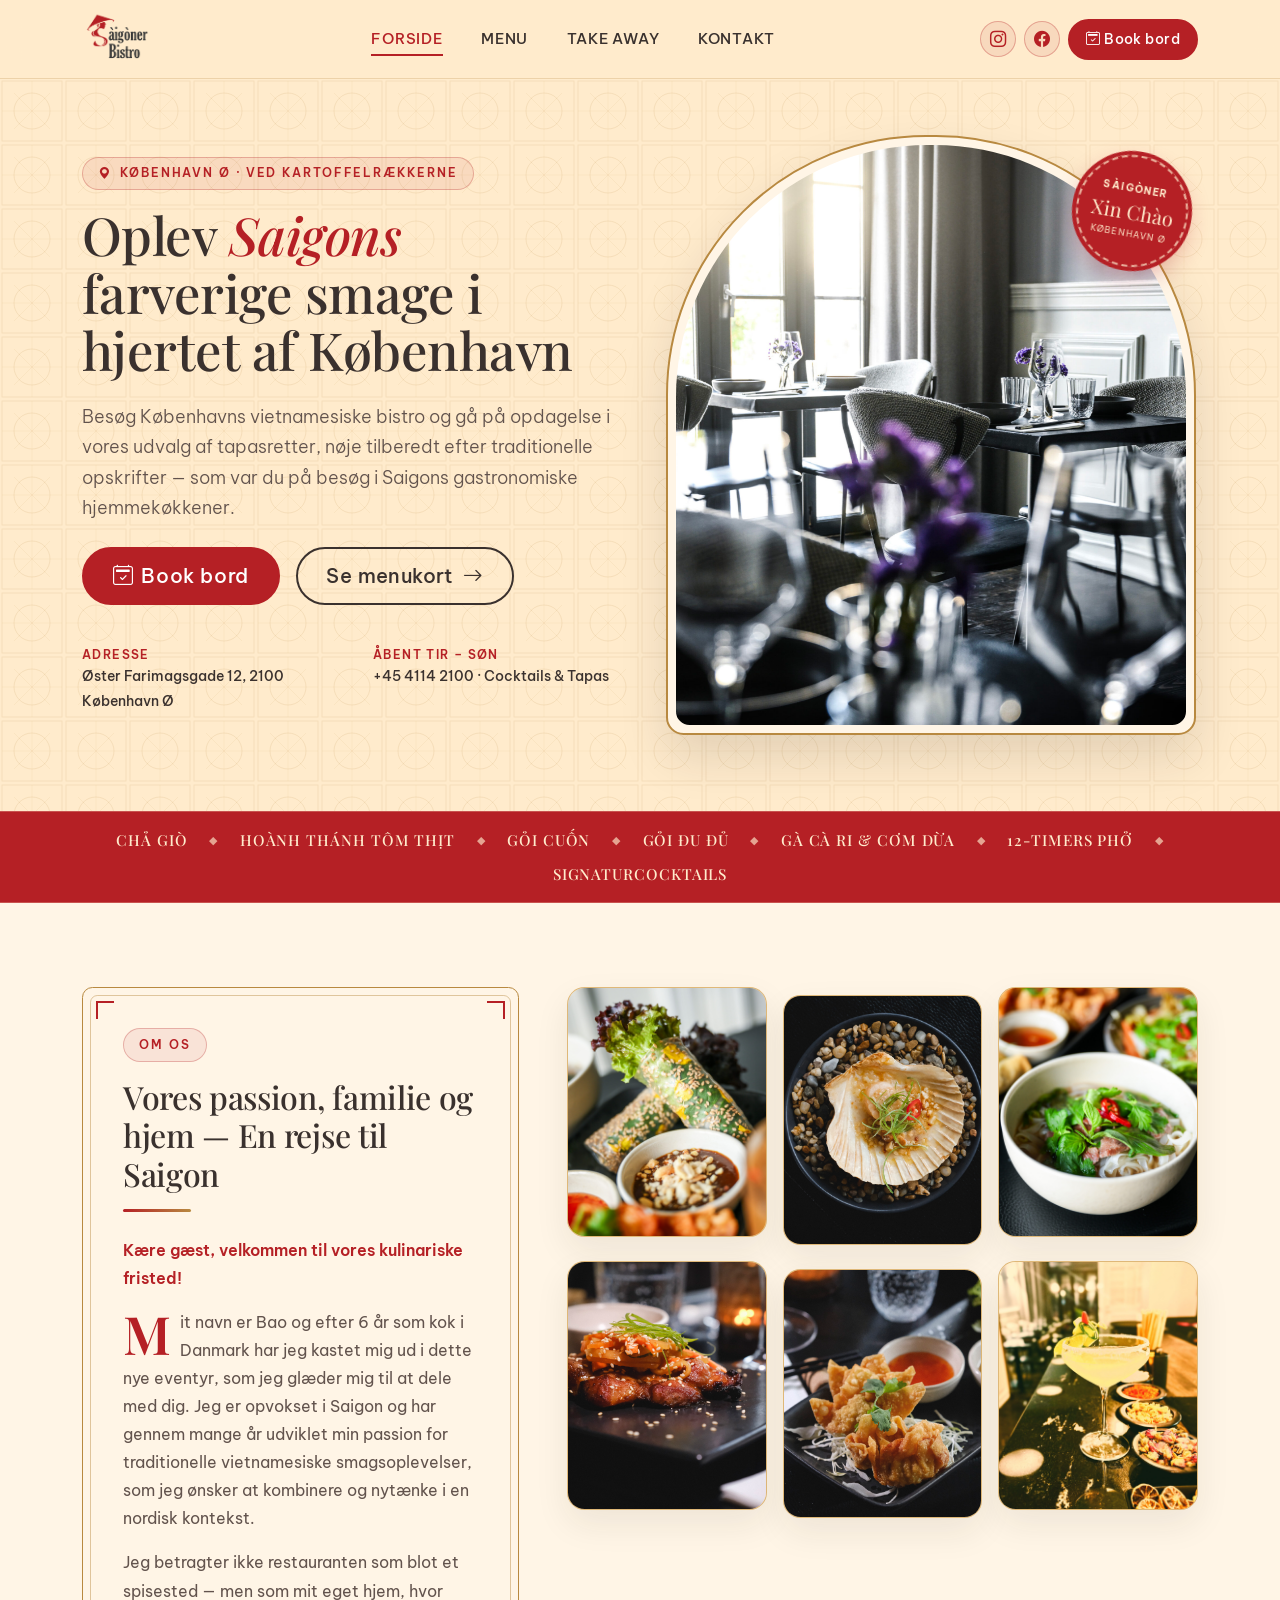
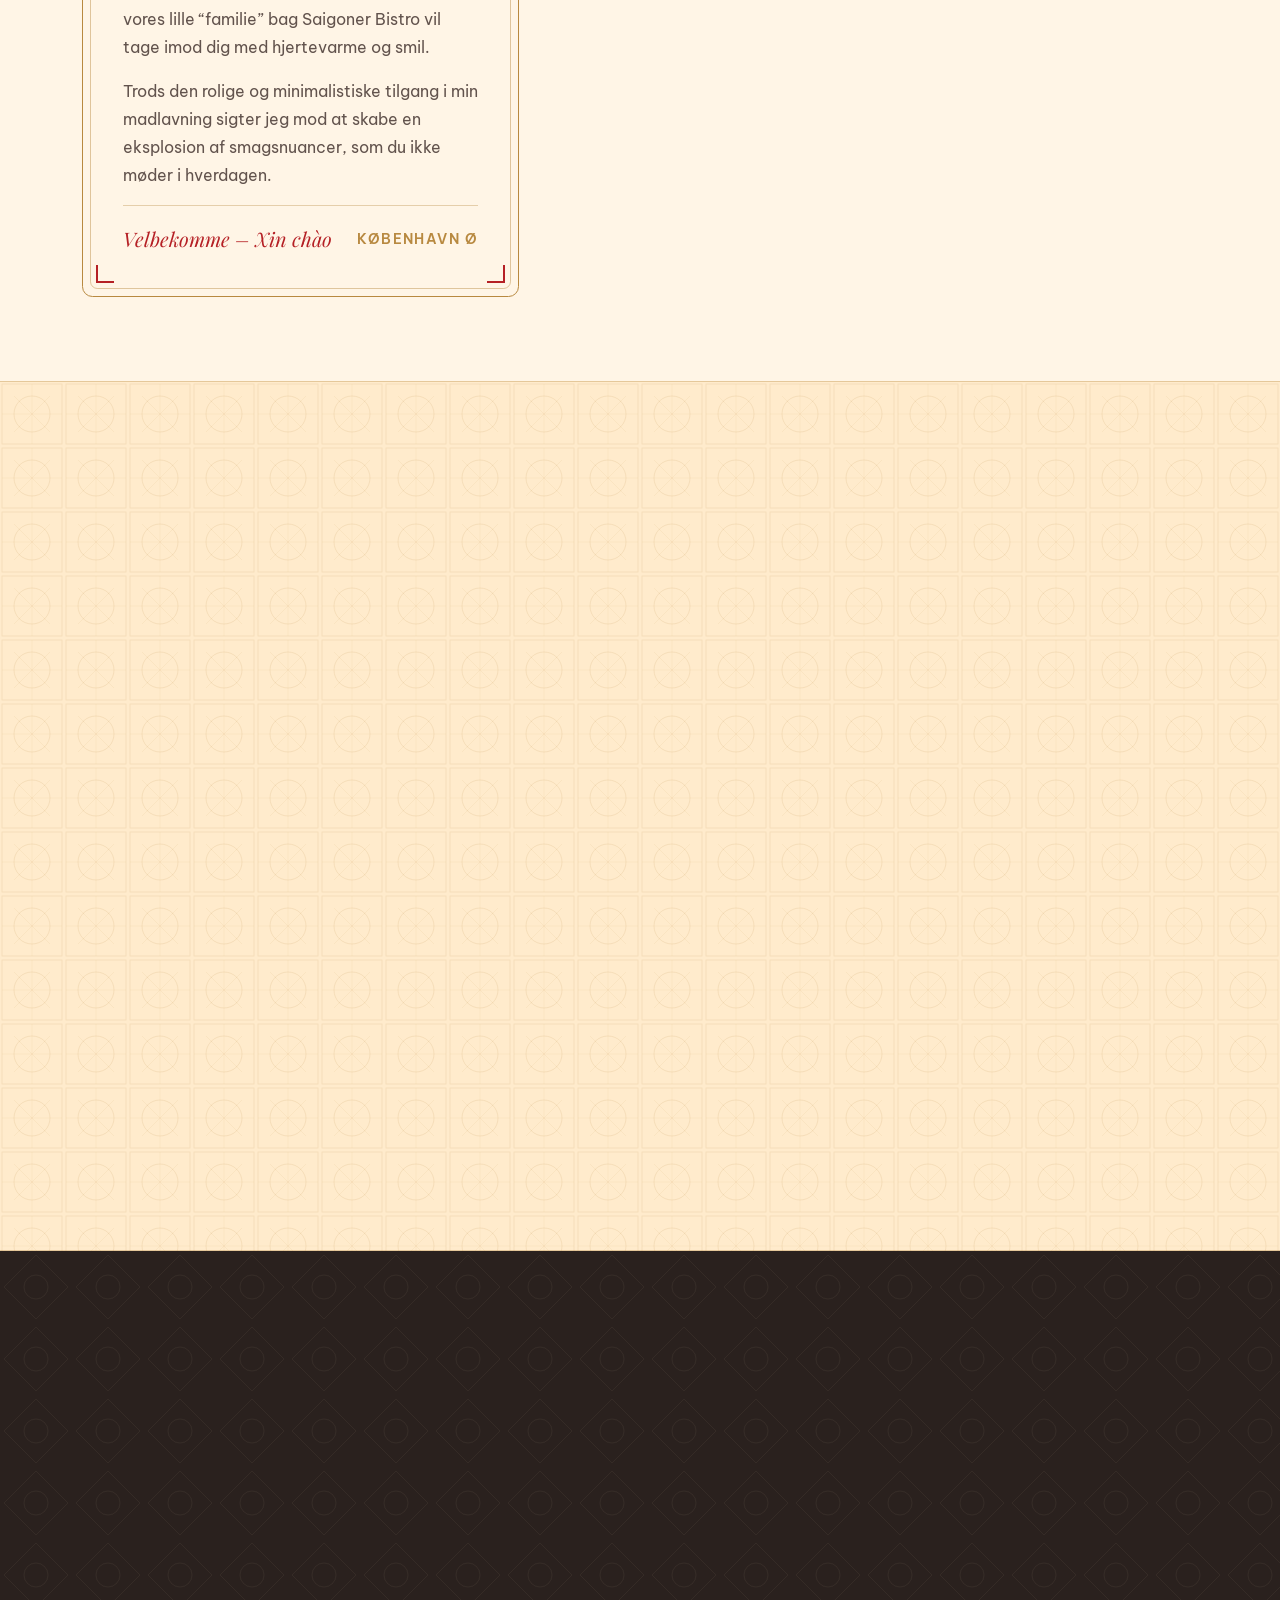
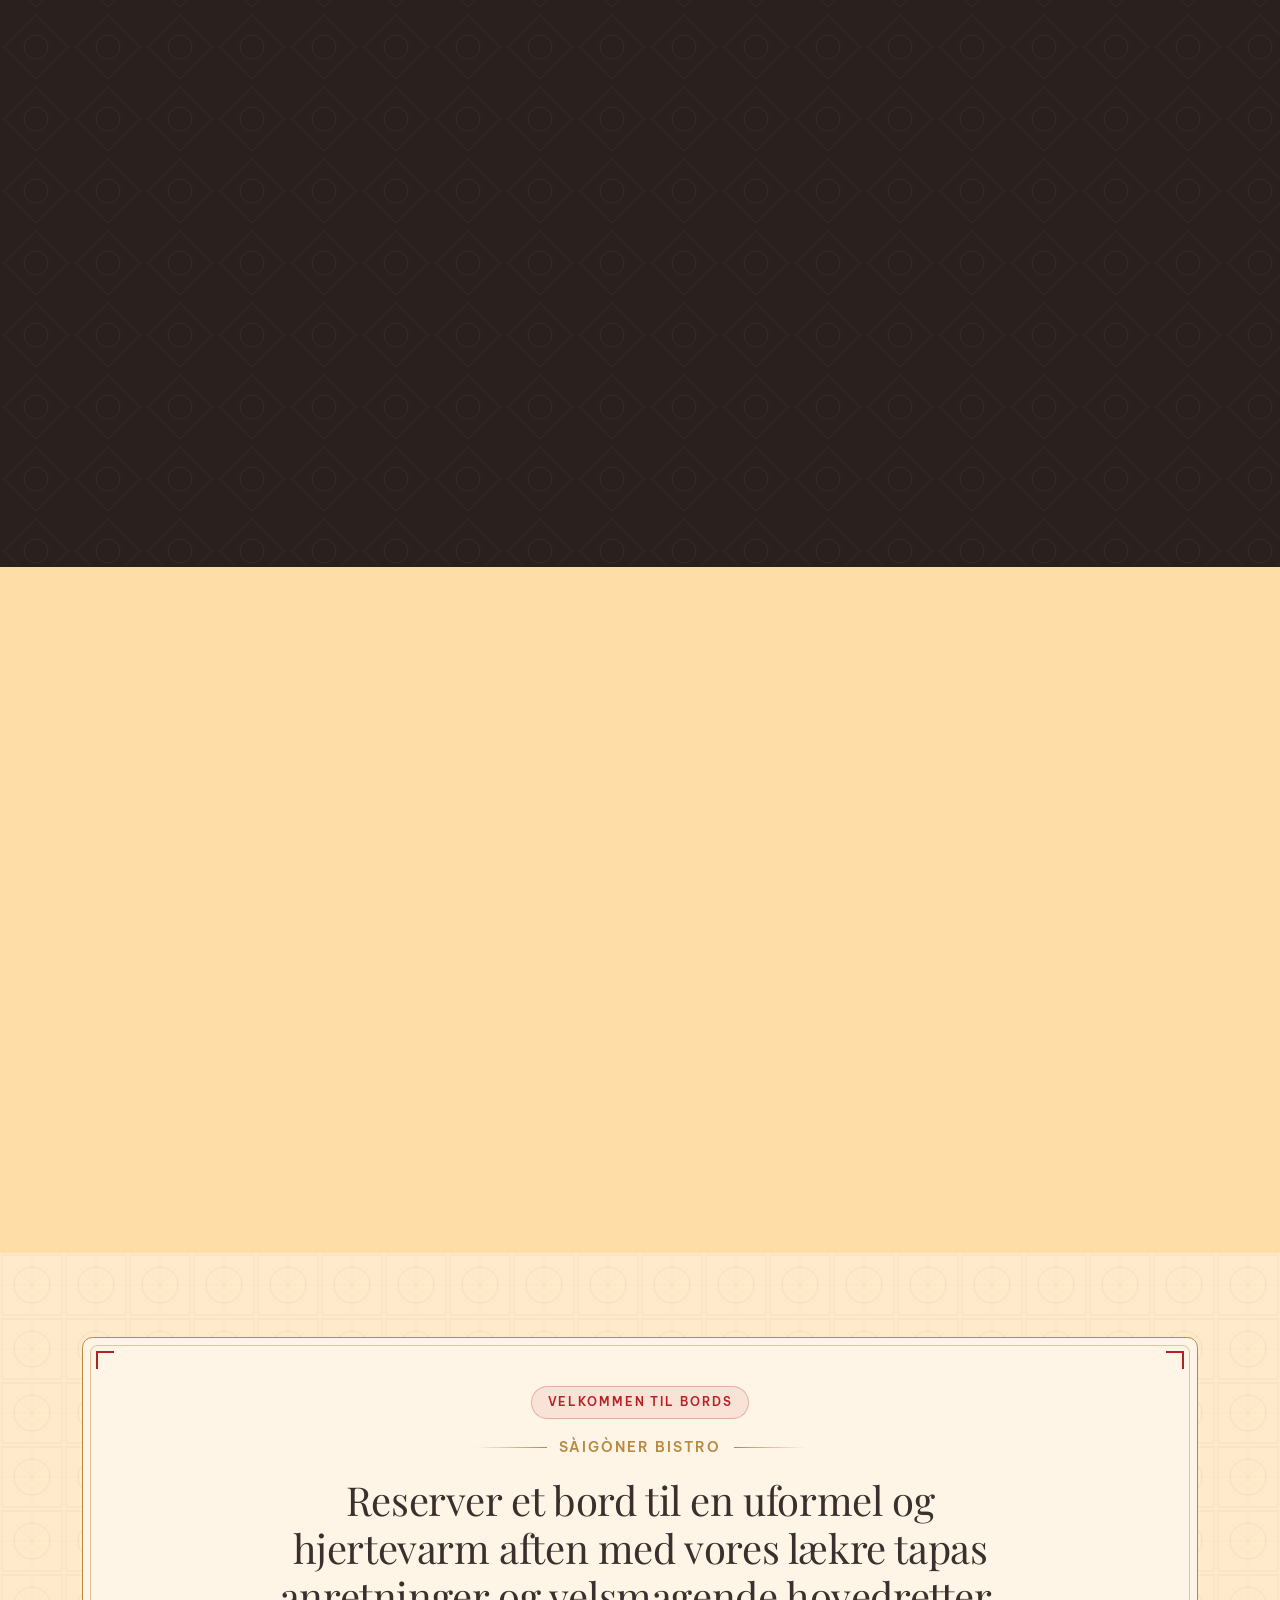
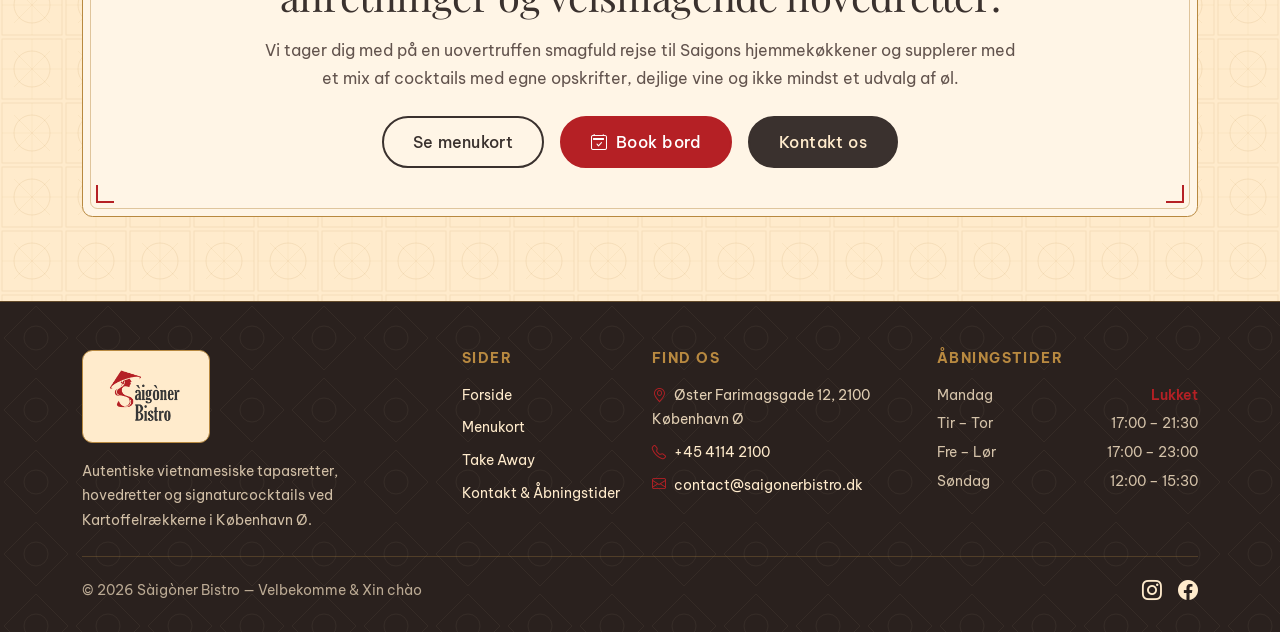
==== commit 76ec2c41: "update interface" ====
--- a/docs/index.html
+++ b/docs/index.html
@@ -141,7 +141,7 @@
                         </a>
                     </div>
 
-                    <div class="row g-3 pt-2">
+                    <div class="row gx-5 gy-3 pt-3">
                         <div class="col-sm-6">
                             <div class="text-uppercase fw-semibold" style="font-size: 0.72rem; letter-spacing: 0.12em; color: var(--sb-primary);">Adresse</div>
                             <div class="fw-medium small">Øster Farimagsgade 12, 2100 København Ø</div>
--- a/docs/css/saigoner.css
+++ b/docs/css/saigoner.css
@@ -166,7 +166,7 @@
     backdrop-filter: blur(14px);
     -webkit-backdrop-filter: blur(14px);
     border-bottom: 1px solid rgba(184, 137, 64, 0.25);
-    transition: background-color 0.25s ease, border-color 0.25s ease, box-shadow 0.25s ease, padding 0.25s ease;
+    transition: background-color 0.25s ease, border-color 0.25s ease, box-shadow 0.25s ease;
     padding-top: 0.75rem;
     padding-bottom: 0.75rem;
 }
@@ -175,8 +175,6 @@
     background-color: rgba(255, 235, 204, 0.97);
     border-bottom-color: rgba(184, 137, 64, 0.45);
     box-shadow: 0 10px 28px rgba(42, 33, 30, 0.08);
-    padding-top: 0.55rem;
-    padding-bottom: 0.55rem;
 }
 
 .sb-brand-logo {
@@ -403,6 +401,7 @@
     border-radius: 252px 252px calc(var(--sb-radius-md) - 4px) calc(var(--sb-radius-md) - 4px);
     overflow: hidden;
     position: relative;
+    isolation: isolate;
 }
 
 .sb-hero-arch-inner img {
@@ -410,6 +409,8 @@
     aspect-ratio: 4 / 4.55;
     object-fit: cover;
     display: block;
+    will-change: transform;
+    backface-visibility: hidden;
     transition: transform 0.65s ease;
 }
 
@@ -434,7 +435,9 @@
     justify-content: center;
     text-align: center;
     padding: 0.5rem;
-    transform: rotate(10deg);
+    transform: rotate(10deg) translateZ(0);
+    backface-visibility: hidden;
+    -webkit-font-smoothing: antialiased;
     z-index: 4;
     box-shadow: 0 10px 24px rgba(181, 32, 37, 0.32);
 }
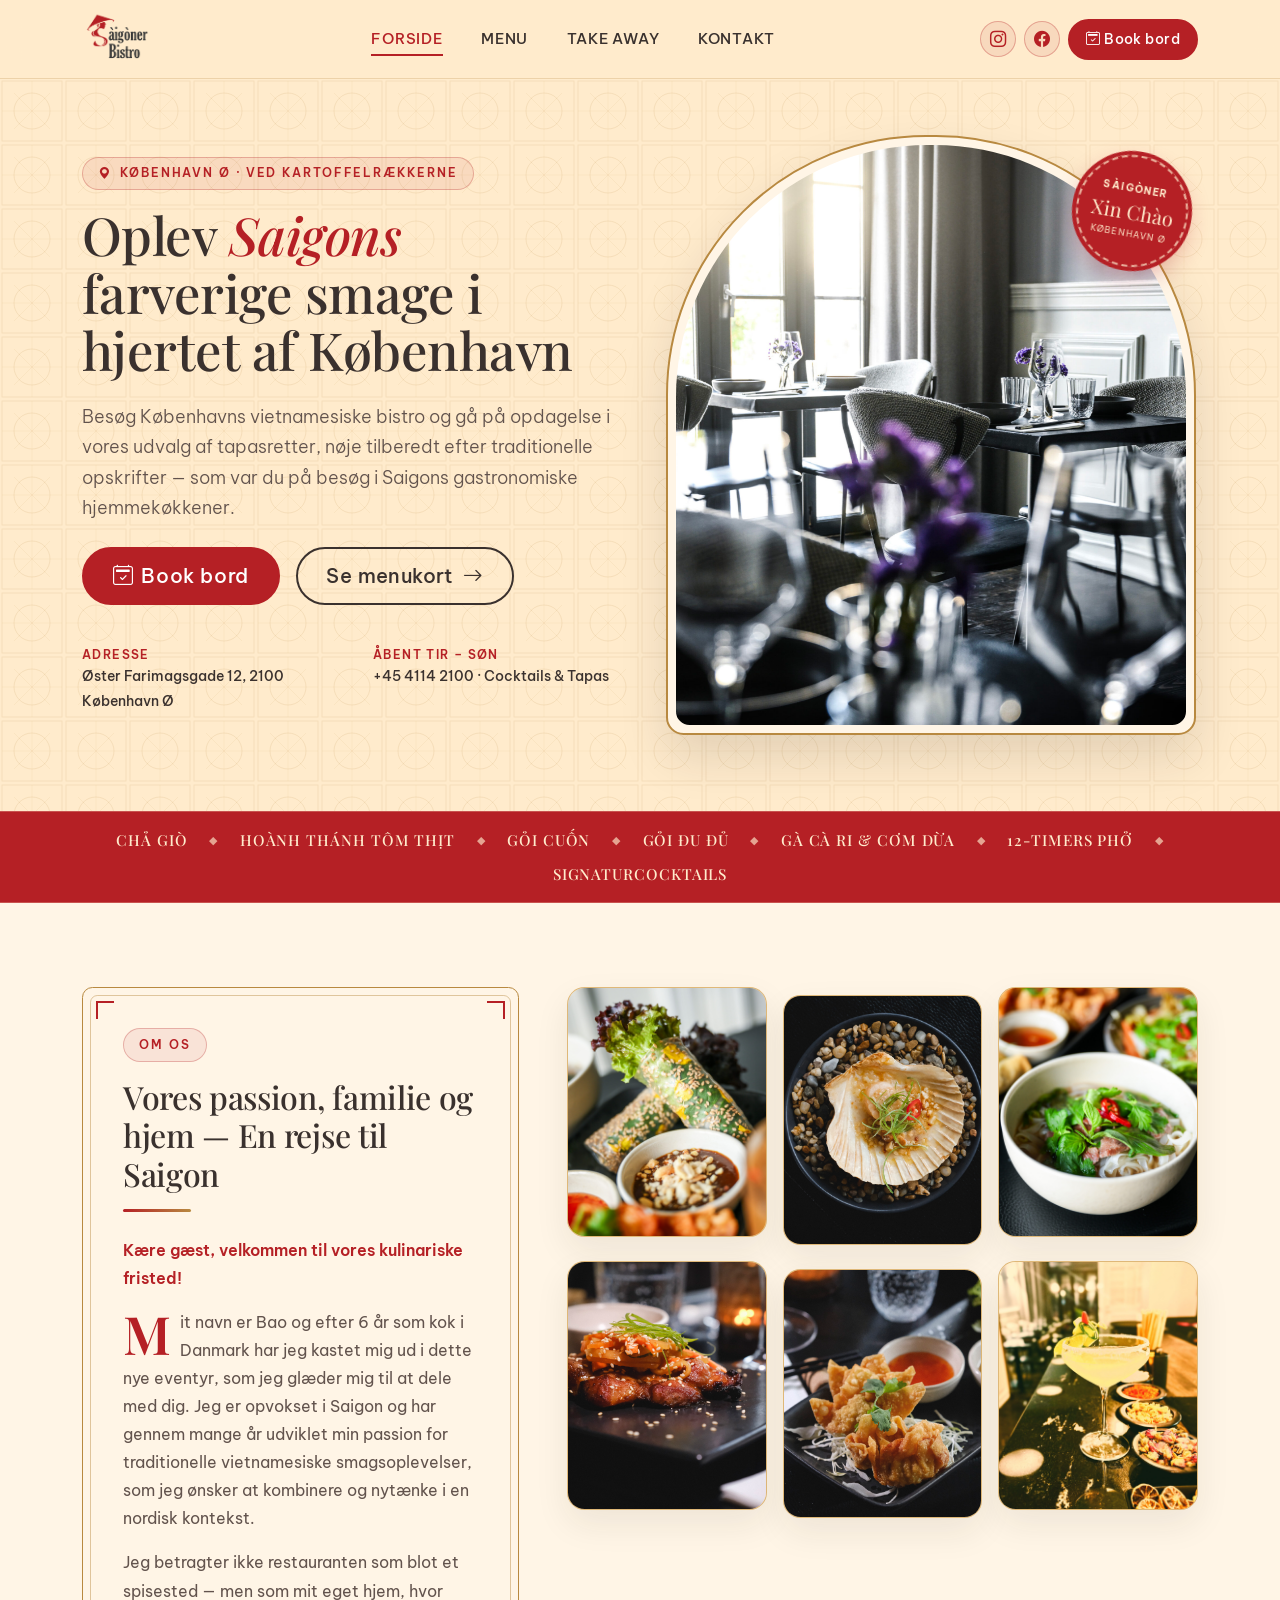
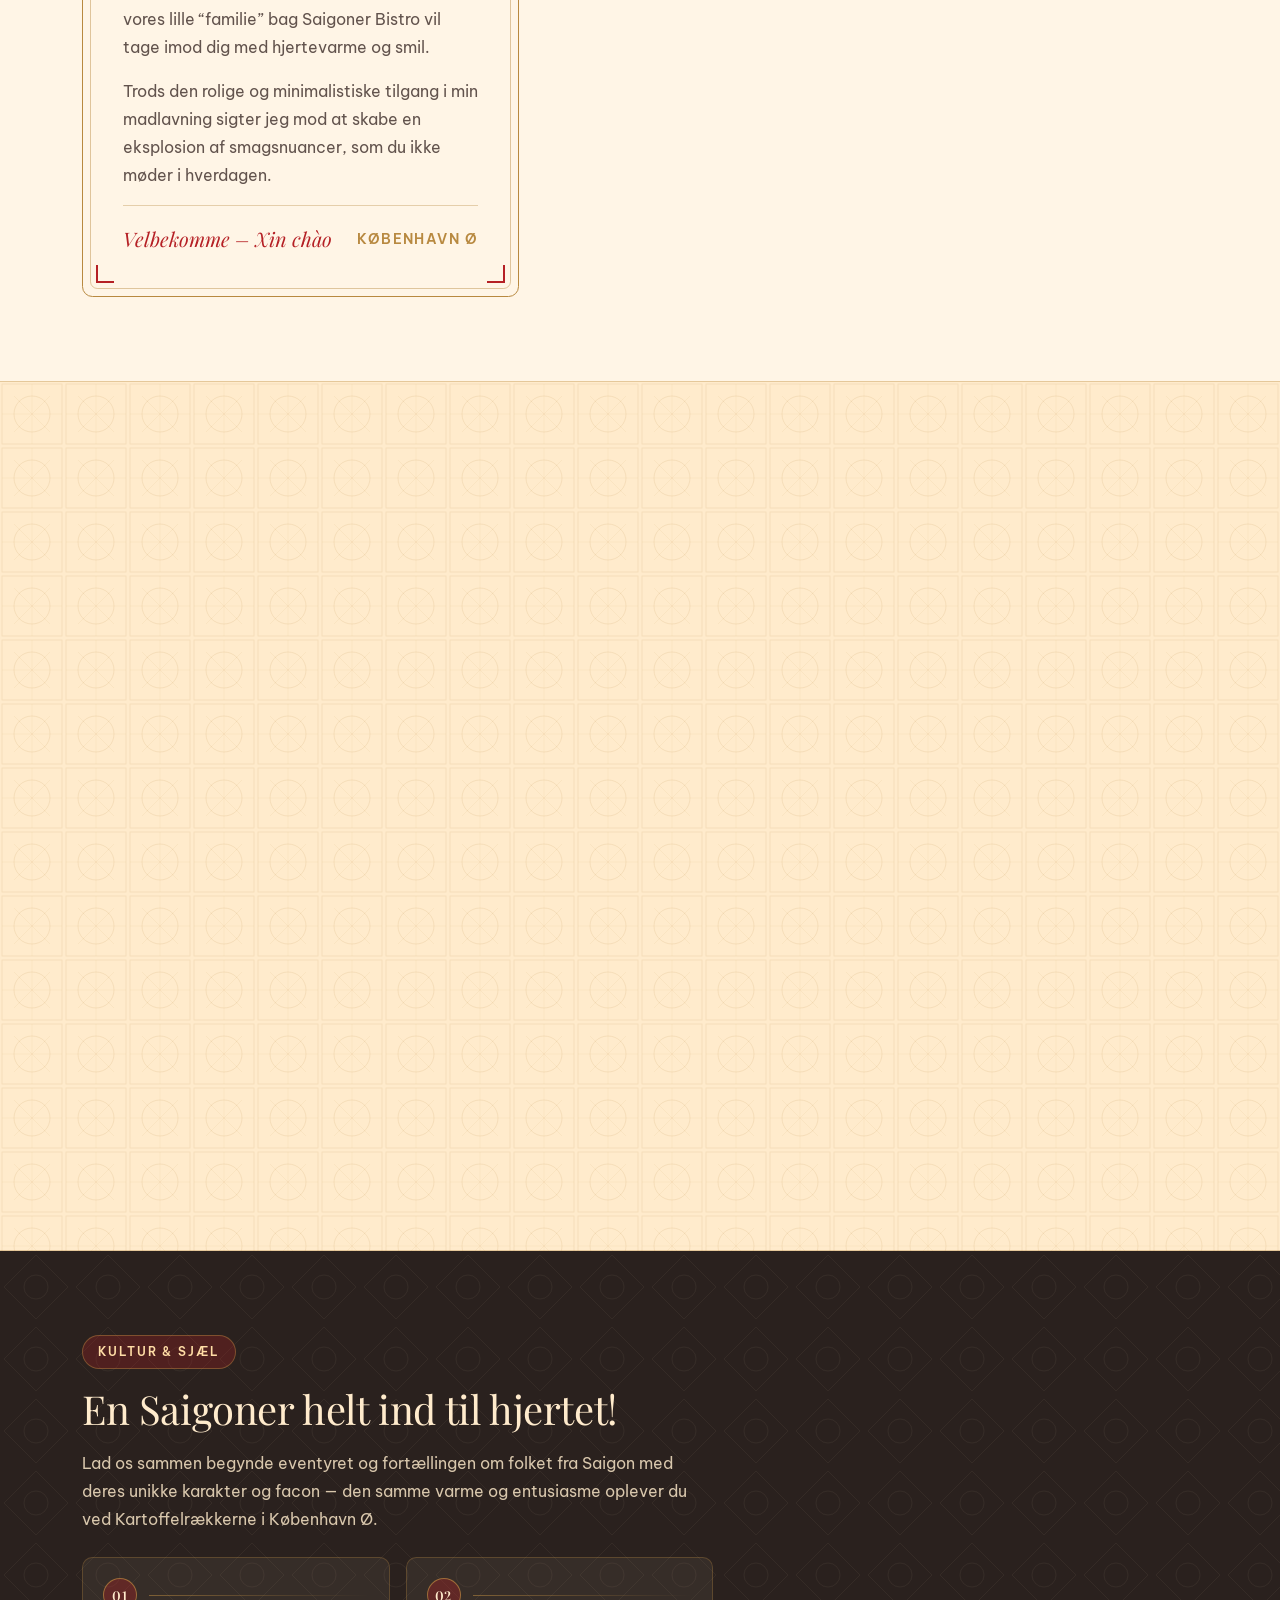
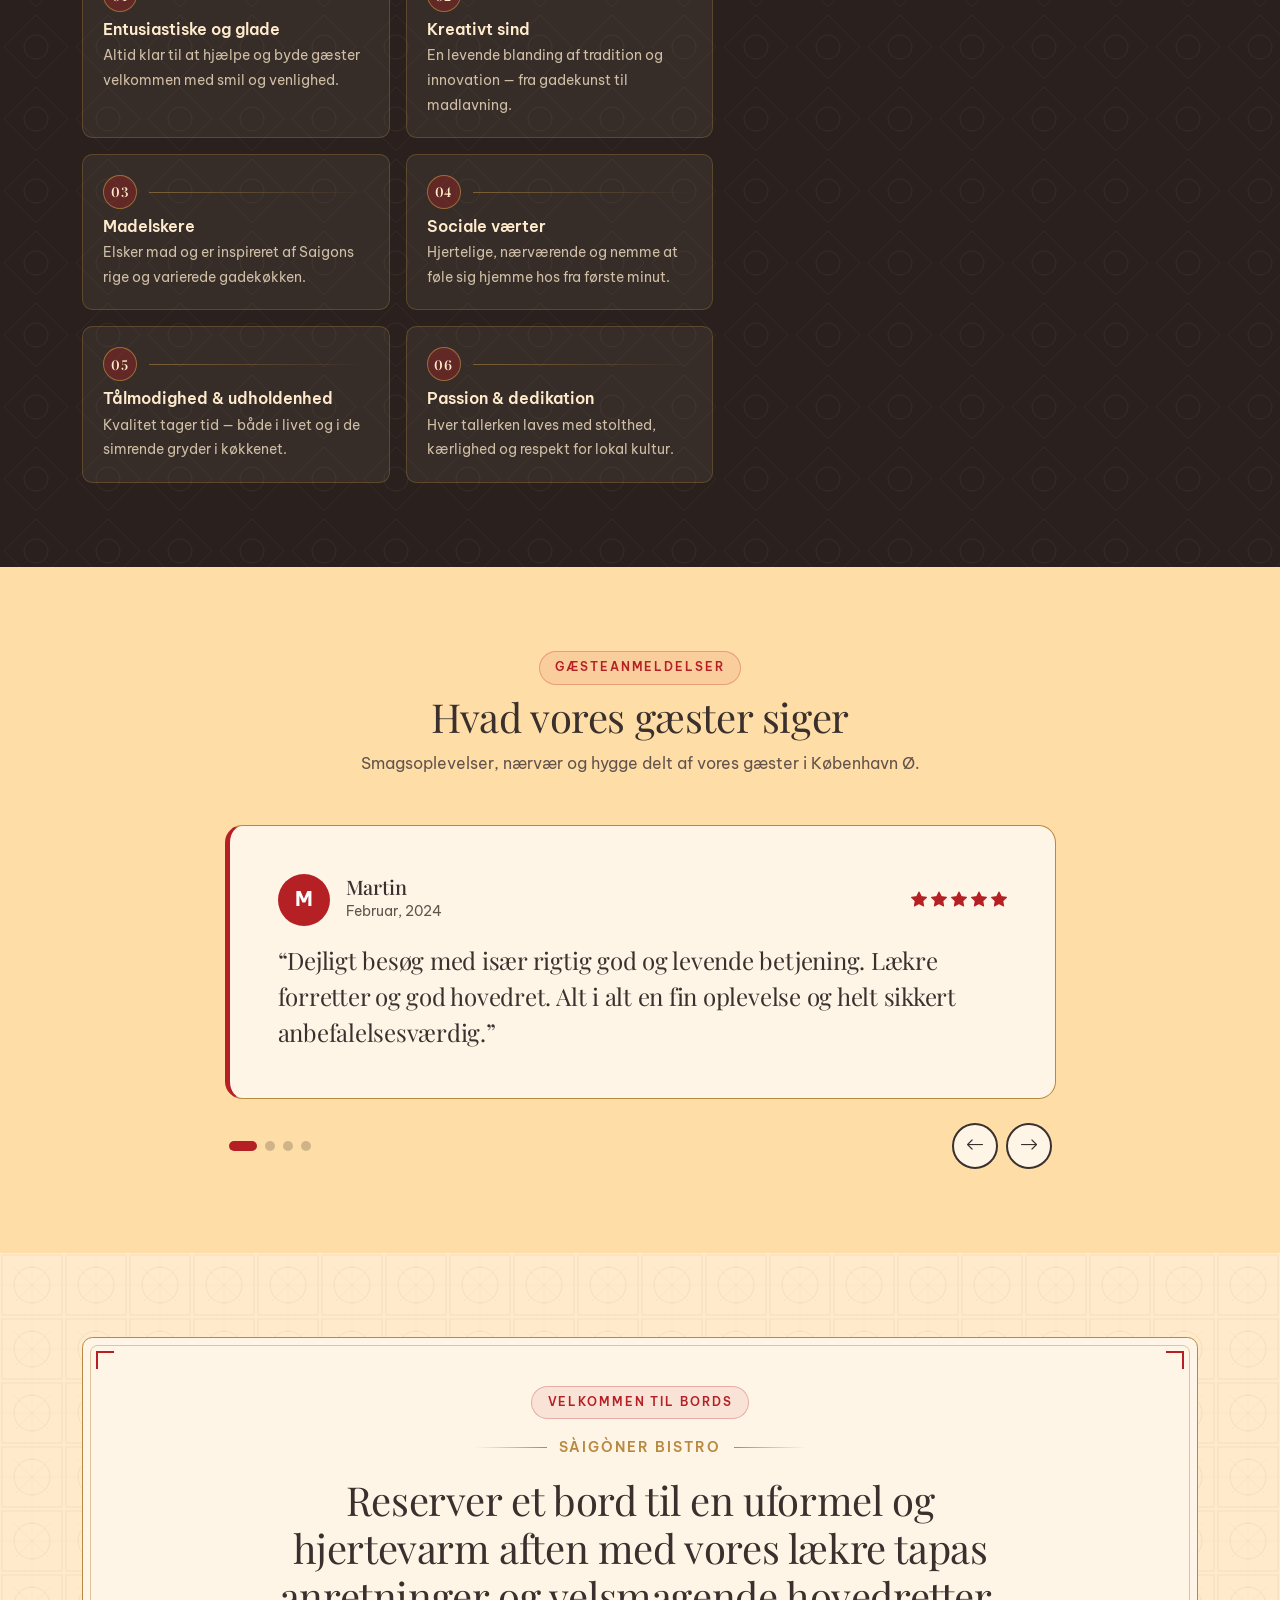
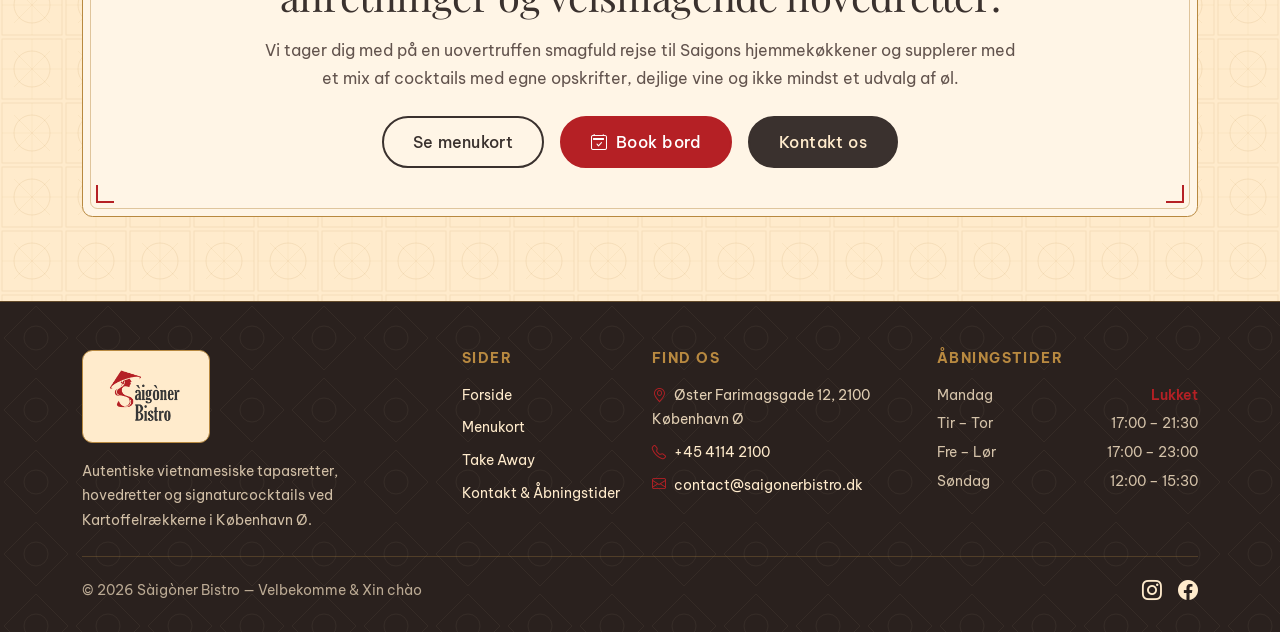
==== commit a21cec77: "update file name" ====
--- a/docs/index.html
+++ b/docs/index.html
@@ -14,7 +14,7 @@
     <link href="https://fonts.googleapis.com/css2?family=Be+Vietnam+Pro:ital,wght@0,400;0,500;0,600;0,700;1,400&family=Playfair+Display:ital,wght@0,500;0,600;0,700;1,500&display=swap" rel="stylesheet">
     <link href="https://cdn.jsdelivr.net/npm/bootstrap@5.3.3/dist/css/bootstrap.min.css" rel="stylesheet">
     <link href="https://cdn.jsdelivr.net/npm/bootstrap-icons@1.11.3/font/bootstrap-icons.min.css" rel="stylesheet">
-    <link href="css/saigoner.css" rel="stylesheet">
+    <link href="css/style.css" rel="stylesheet">
     </head>
 <body class="d-flex flex-column min-vh-100">
     <header class="sticky-top">
@@ -784,7 +784,7 @@
 
 
     <script src="https://cdn.jsdelivr.net/npm/bootstrap@5.3.3/dist/js/bootstrap.bundle.min.js"></script>
-    <script src="js/saigoner.js"></script>
+    <script src="js/script.js"></script>
     </body>
 </html>
 
--- a/docs/css/style.css
+++ b/docs/css/style.css
@@ -0,0 +1,772 @@
+@font-face {
+    font-family: 'Heebo';
+    font-style: normal;
+    font-weight: 100 900;
+    font-display: swap;
+    src: url('../fonts/heebo-variable-wght.woff2') format('woff2');
+}
+
+@font-face {
+    font-family: 'Marcellus';
+    font-style: normal;
+    font-weight: 400;
+    font-display: swap;
+    src: url('../fonts/marcellus_wght.woff2') format('woff2');
+}
+
+@font-face {
+    font-family: 'Noto Serif Display';
+    font-style: normal;
+    font-weight: 400 700;
+    font-display: swap;
+    src: url('../fonts/noto-serif-display.woff2') format('woff2');
+}
+
+:root {
+    /* Exact brand palette matched to Saigoner Bistro logo (#b52025) & warm cream paper */
+    --sb-bg: #ffebcc;
+    --sb-bg-soft: #fff5e6;
+    --sb-tertiary: #ffdda6;
+    --sb-primary: #b52025;
+    --sb-primary-dark: #8e171b;
+    --sb-primary-soft: rgba(181, 32, 37, 0.09);
+    --sb-secondary: #3a312e;
+    --sb-dark-deep: #2a211e;
+    --sb-ink: #373737;
+    --sb-ink-muted: #62534d;
+    --sb-gold: #b88940;
+    --sb-gold-soft: rgba(184, 137, 64, 0.36);
+    --sb-border: rgba(58, 49, 46, 0.16);
+    --sb-border-crimson: rgba(181, 32, 37, 0.3);
+
+    --sb-font-sans: 'Be Vietnam Pro', 'Heebo', system-ui, -apple-system, sans-serif;
+    --sb-font-serif: 'Playfair Display', 'Noto Serif Display', Georgia, serif;
+    --sb-font-display: 'Playfair Display', 'Noto Serif Display', Georgia, serif;
+
+    --sb-radius-sm: 0.65rem;
+    --sb-radius-md: 1.1rem;
+    --sb-radius-lg: 1.6rem;
+    --sb-shadow-soft: 0 14px 34px rgba(42, 33, 30, 0.08);
+    --sb-shadow-card: 0 22px 48px rgba(42, 33, 30, 0.13);
+}
+
+html {
+    scroll-behavior: smooth;
+    overflow-x: clip;
+}
+
+body {
+    background-color: var(--sb-bg);
+    color: var(--sb-secondary);
+    font-family: var(--sb-font-sans);
+    font-size: 1.02rem;
+    line-height: 1.72;
+    overflow-x: clip;
+    -webkit-font-smoothing: antialiased;
+}
+
+h1, h2, h3, h4, .font-serif {
+    font-family: var(--sb-font-serif);
+    color: var(--sb-secondary);
+    letter-spacing: -0.01em;
+}
+
+.font-display {
+    font-family: var(--sb-font-display);
+}
+
+.sb-text-crimson {
+    color: var(--sb-primary) !important;
+}
+
+.sb-text-gold {
+    color: var(--sb-gold) !important;
+}
+
+a {
+    color: var(--sb-secondary);
+    transition: color 0.22s ease, background-color 0.22s ease, border-color 0.22s ease, transform 0.22s ease;
+}
+
+/* Subtle Indochine cement-tile / bông gió pattern */
+.sb-pattern-tile {
+    background-image: url("data:image/svg+xml,%3Csvg xmlns='http://www.w3.org/2000/svg' width='64' height='64' viewBox='0 0 64 64'%3E%3Cg fill='none' stroke='%23b88940' stroke-opacity='0.14' stroke-width='1'%3E%3Crect x='2' y='2' width='60' height='60'/%3E%3Ccircle cx='32' cy='32' r='18'/%3E%3Cpath d='M32 2v60M2 32h60M14 14l36 36M50 14L14 50' stroke-opacity='0.08'/%3E%3C/g%3E%3C/svg%3E");
+    background-size: 64px 64px;
+}
+
+.sb-pattern-dark {
+    background-color: var(--sb-dark-deep);
+    background-image: url("data:image/svg+xml,%3Csvg xmlns='http://www.w3.org/2000/svg' width='72' height='72' viewBox='0 0 72 72'%3E%3Cg fill='none' stroke='%23ffebcc' stroke-opacity='0.05' stroke-width='1'%3E%3Cpath d='M36 4L68 36L36 68L4 36Z'/%3E%3Ccircle cx='36' cy='36' r='12'/%3E%3C/g%3E%3C/svg%3E");
+    background-size: 72px 72px;
+}
+
+/* Heritage Double-Line Indochine Frame (inspired by Saigoner Bistro printed menu) */
+.sb-menu-frame {
+    position: relative;
+    background-color: var(--sb-bg-soft);
+    border: 1.5px solid var(--sb-gold);
+    border-radius: var(--sb-radius-sm);
+    padding: 2.5rem;
+}
+
+.sb-menu-frame::before {
+    content: '';
+    position: absolute;
+    inset: 7px;
+    border: 1px solid rgba(184, 137, 64, 0.45);
+    border-radius: calc(var(--sb-radius-sm) - 3px);
+    pointer-events: none;
+}
+
+.sb-corner {
+    position: absolute;
+    width: 18px;
+    height: 18px;
+    border-color: var(--sb-primary);
+    pointer-events: none;
+    z-index: 2;
+}
+
+.sb-corner--tl { top: 13px; left: 13px; border-top: 2px solid var(--sb-primary); border-left: 2px solid var(--sb-primary); }
+.sb-corner--tr { top: 13px; right: 13px; border-top: 2px solid var(--sb-primary); border-right: 2px solid var(--sb-primary); }
+.sb-corner--bl { bottom: 13px; left: 13px; border-bottom: 2px solid var(--sb-primary); border-left: 2px solid var(--sb-primary); }
+.sb-corner--br { bottom: 13px; right: 13px; border-bottom: 2px solid var(--sb-primary); border-right: 2px solid var(--sb-primary); }
+
+/* Ornamental Divider */
+.sb-ornament-divider {
+    display: flex;
+    align-items: center;
+    gap: 0.75rem;
+    color: var(--sb-gold);
+}
+
+.sb-ornament-divider::before,
+.sb-ornament-divider::after {
+    content: '';
+    height: 1px;
+    flex: 1;
+    max-width: 72px;
+    background: linear-gradient(90deg, transparent, var(--sb-gold));
+}
+
+.sb-ornament-divider::after {
+    background: linear-gradient(90deg, var(--sb-gold), transparent);
+}
+
+.sb-divider {
+    width: 68px;
+    height: 3px;
+    background: linear-gradient(90deg, var(--sb-primary), var(--sb-gold));
+    border-radius: 999px;
+}
+
+/* Navbar */
+.sb-navbar {
+    background-color: rgba(255, 235, 204, 0.9);
+    backdrop-filter: blur(14px);
+    -webkit-backdrop-filter: blur(14px);
+    border-bottom: 1px solid rgba(184, 137, 64, 0.25);
+    transition: background-color 0.25s ease, border-color 0.25s ease, box-shadow 0.25s ease;
+    padding-top: 0.75rem;
+    padding-bottom: 0.75rem;
+}
+
+.sb-navbar.is-scrolled {
+    background-color: rgba(255, 235, 204, 0.97);
+    border-bottom-color: rgba(184, 137, 64, 0.45);
+    box-shadow: 0 10px 28px rgba(42, 33, 30, 0.08);
+}
+
+.sb-brand-logo {
+    height: 54px;
+    width: auto;
+    object-fit: contain;
+}
+
+.sb-nav-link {
+    position: relative;
+    font-weight: 500;
+    font-size: 0.95rem;
+    letter-spacing: 0.05em;
+    text-transform: uppercase;
+    color: var(--sb-secondary) !important;
+    padding: 0.45rem 0.95rem !important;
+}
+
+.sb-nav-link::after {
+    content: '';
+    position: absolute;
+    left: 0.95rem;
+    right: 0.95rem;
+    bottom: 0.2rem;
+    height: 2px;
+    background-color: var(--sb-primary);
+    transform: scaleX(0);
+    transform-origin: center;
+    transition: transform 0.25s ease;
+}
+
+.sb-nav-link:hover::after,
+.sb-nav-link.active::after {
+    transform: scaleX(1);
+}
+
+.sb-nav-link.active {
+    color: var(--sb-primary) !important;
+}
+
+.sb-social-btn {
+    width: 36px;
+    height: 36px;
+    border-radius: 50%;
+    display: inline-flex;
+    align-items: center;
+    justify-content: center;
+    color: var(--sb-primary);
+    background-color: var(--sb-primary-soft);
+    border: 1px solid var(--sb-border-crimson);
+    text-decoration: none;
+}
+
+.sb-social-btn:hover {
+    background-color: var(--sb-primary);
+    border-color: var(--sb-primary);
+    color: var(--sb-bg);
+    transform: translateY(-2px);
+}
+
+/* Buttons (no shadow, exact #b52025 crimson) */
+.btn,
+.btn:hover,
+.btn:focus,
+.btn:active,
+.sb-social-btn,
+.sb-carousel-arrow {
+    box-shadow: none !important;
+}
+
+.btn-sb-primary {
+    background-color: var(--sb-secondary);
+    color: var(--sb-bg);
+    border: 2px solid var(--sb-secondary);
+    border-radius: 999px;
+    padding: 0.74rem 1.8rem;
+    font-weight: 500;
+    letter-spacing: 0.03em;
+}
+
+.btn-sb-primary:hover,
+.btn-sb-primary:focus {
+    background-color: var(--sb-primary);
+    border-color: var(--sb-primary);
+    color: #fff;
+    transform: translateY(-2px);
+}
+
+.btn-sb-coral {
+    background-color: var(--sb-primary);
+    color: #fff;
+    border: 2px solid var(--sb-primary);
+    border-radius: 999px;
+    padding: 0.74rem 1.8rem;
+    font-weight: 500;
+    letter-spacing: 0.03em;
+}
+
+.btn-sb-coral:hover,
+.btn-sb-coral:focus {
+    background-color: var(--sb-primary-dark);
+    border-color: var(--sb-primary-dark);
+    color: #fff;
+    transform: translateY(-2px);
+}
+
+.btn-sb-outline {
+    background-color: transparent;
+    color: var(--sb-secondary);
+    border: 2px solid var(--sb-secondary);
+    border-radius: 999px;
+    padding: 0.74rem 1.8rem;
+    font-weight: 500;
+    letter-spacing: 0.02em;
+}
+
+.btn-sb-outline:hover,
+.btn-sb-outline:focus {
+    background-color: var(--sb-primary);
+    border-color: var(--sb-primary);
+    color: #fff;
+    transform: translateY(-2px);
+}
+
+.btn-sb-outline-light {
+    background-color: transparent;
+    color: var(--sb-bg);
+    border: 2px solid rgba(255, 235, 204, 0.78);
+    border-radius: 999px;
+    padding: 0.74rem 1.8rem;
+    font-weight: 500;
+}
+
+.btn-sb-outline-light:hover {
+    background-color: var(--sb-bg);
+    border-color: var(--sb-bg);
+    color: var(--sb-secondary);
+    transform: translateY(-2px);
+}
+
+/* Badges & Section Labels */
+.sb-eyebrow {
+    display: inline-flex;
+    align-items: center;
+    gap: 0.5rem;
+    font-size: 0.74rem;
+    font-weight: 600;
+    letter-spacing: 0.16em;
+    text-transform: uppercase;
+    color: var(--sb-primary);
+    background-color: rgba(181, 32, 37, 0.08);
+    border: 1px solid rgba(181, 32, 37, 0.28);
+    padding: 0.36rem 0.95rem;
+    border-radius: 999px;
+}
+
+/* Surfaces */
+.sb-section {
+    padding: 5.25rem 0;
+}
+
+.sb-section-alt {
+    background-color: var(--sb-tertiary);
+}
+
+.sb-section-soft {
+    background-color: var(--sb-bg-soft);
+}
+
+.sb-section-dark {
+    color: var(--sb-bg);
+}
+
+.sb-section-dark h1,
+.sb-section-dark h2,
+.sb-section-dark h3,
+.sb-section-dark h4 {
+    color: var(--sb-bg);
+}
+
+.sb-card {
+    background-color: var(--sb-bg-soft);
+    border: 1px solid rgba(184, 137, 64, 0.38);
+    border-radius: var(--sb-radius-md);
+    box-shadow: var(--sb-shadow-soft);
+    transition: transform 0.28s ease, box-shadow 0.28s ease, border-color 0.28s ease;
+}
+
+.sb-card:hover {
+    transform: translateY(-4px);
+    border-color: rgba(181, 32, 37, 0.45);
+    box-shadow: var(--sb-shadow-card);
+}
+
+/* Hero Section — Indochine Arch + Layered Inset */
+.sb-hero {
+    padding: 3.5rem 0 4.75rem;
+    position: relative;
+}
+
+.sb-hero-title {
+    font-size: clamp(2.35rem, 4.1vw, 3.85rem);
+    line-height: 1.09;
+    font-family: var(--sb-font-display);
+}
+
+.sb-hero-collage {
+    position: relative;
+    max-width: 530px;
+    margin: 0 auto;
+}
+
+.sb-hero-arch {
+    position: relative;
+    border-radius: 260px 260px var(--sb-radius-md) var(--sb-radius-md);
+    overflow: hidden;
+    border: 2px solid var(--sb-gold);
+    padding: 8px;
+    background-color: var(--sb-bg-soft);
+    box-shadow: var(--sb-shadow-card);
+}
+
+.sb-hero-arch-inner {
+    border-radius: 252px 252px calc(var(--sb-radius-md) - 4px) calc(var(--sb-radius-md) - 4px);
+    overflow: hidden;
+    position: relative;
+    isolation: isolate;
+}
+
+.sb-hero-arch-inner img {
+    width: 100%;
+    aspect-ratio: 4 / 4.55;
+    object-fit: cover;
+    display: block;
+    will-change: transform;
+    backface-visibility: hidden;
+    transition: transform 0.65s ease;
+}
+
+.sb-hero-arch:hover .sb-hero-arch-inner img {
+    transform: scale(1.03);
+}
+
+.sb-heritage-stamp {
+    position: absolute;
+    top: 1.25rem;
+    right: 0.5rem;
+    width: 112px;
+    height: 112px;
+    border-radius: 50%;
+    background-color: var(--sb-primary);
+    color: var(--sb-bg);
+    border: 2px dashed rgba(255, 235, 204, 0.7);
+    outline: 4px solid var(--sb-primary);
+    display: flex;
+    flex-direction: column;
+    align-items: center;
+    justify-content: center;
+    text-align: center;
+    padding: 0.5rem;
+    transform: rotate(10deg) translateZ(0);
+    backface-visibility: hidden;
+    -webkit-font-smoothing: antialiased;
+    z-index: 4;
+    box-shadow: 0 10px 24px rgba(181, 32, 37, 0.32);
+}
+
+/* Saigon Culinary Strip */
+.sb-ticker {
+    background-color: var(--sb-primary);
+    color: var(--sb-bg);
+    border-top: 1px solid rgba(255, 235, 204, 0.25);
+    border-bottom: 1px solid rgba(255, 235, 204, 0.25);
+    padding: 0.9rem 0;
+}
+
+.sb-ticker-track {
+    display: flex;
+    flex-wrap: wrap;
+    justify-content: center;
+    align-items: center;
+    gap: 0.55rem 1.35rem;
+}
+
+.sb-ticker-item {
+    font-family: var(--sb-font-serif);
+    font-size: 0.95rem;
+    font-weight: 500;
+    letter-spacing: 0.06em;
+    text-transform: uppercase;
+    display: inline-flex;
+    align-items: center;
+    gap: 1.35rem;
+}
+
+.sb-ticker-diamond {
+    color: var(--sb-bg);
+    opacity: 0.65;
+    font-size: 0.7rem;
+}
+
+/* Drop-cap heritage letter */
+.sb-dropcap::first-letter {
+    float: left;
+    font-family: var(--sb-font-display);
+    font-size: 3.3rem;
+    line-height: 0.85;
+    padding-right: 0.55rem;
+    padding-top: 0.15rem;
+    color: var(--sb-primary);
+    font-weight: 600;
+}
+
+/* Saigon Tasting Menu Preview rows */
+.sb-dish-row {
+    display: flex;
+    justify-content: space-between;
+    align-items: baseline;
+    gap: 1rem;
+    padding: 0.85rem 0;
+    border-bottom: 1px dashed rgba(184, 137, 64, 0.45);
+}
+
+.sb-dish-row:last-child {
+    border-bottom: 0;
+    padding-bottom: 0;
+}
+
+/* Page Cover Banner */
+.sb-page-hero {
+    position: relative;
+    min-height: 46vh;
+    display: flex;
+    align-items: center;
+    overflow: hidden;
+    background-color: var(--sb-dark-deep);
+}
+
+.sb-page-hero-bg {
+    position: absolute;
+    inset: 0;
+    width: 100%;
+    height: 100%;
+    object-fit: cover;
+    opacity: 0.38;
+    transform: scale(1.02);
+}
+
+.sb-page-hero-overlay {
+    position: absolute;
+    inset: 0;
+    background: linear-gradient(180deg, rgba(42, 33, 30, 0.62) 0%, rgba(42, 33, 30, 0.86) 100%);
+}
+
+.sb-page-hero-content {
+    position: relative;
+    z-index: 2;
+    color: var(--sb-bg);
+    padding: 4.5rem 0;
+}
+
+.sb-page-hero-content h1 {
+    color: var(--sb-bg);
+    font-size: clamp(2.15rem, 4vw, 3.45rem);
+    font-family: var(--sb-font-display);
+}
+
+/* Gallery & Menu Cards */
+.sb-photo-tile {
+    position: relative;
+    border-radius: var(--sb-radius-md);
+    overflow: hidden;
+    background-color: var(--sb-tertiary);
+    border: 1.5px solid rgba(184, 137, 64, 0.45);
+    box-shadow: var(--sb-shadow-soft);
+    cursor: pointer;
+}
+
+.sb-photo-tile img {
+    width: 100%;
+    height: 100%;
+    object-fit: cover;
+    display: block;
+    transition: transform 0.55s ease;
+}
+
+.sb-photo-tile:hover img {
+    transform: scale(1.06);
+}
+
+.sb-photo-tile-overlay {
+    position: absolute;
+    inset: 0;
+    background: linear-gradient(to top, rgba(42, 33, 30, 0.72), transparent 55%);
+    opacity: 0;
+    display: flex;
+    align-items: flex-end;
+    justify-content: space-between;
+    padding: 1rem;
+    color: var(--sb-bg);
+    transition: opacity 0.28s ease;
+}
+
+.sb-photo-tile:hover .sb-photo-tile-overlay {
+    opacity: 1;
+}
+
+.sb-menu-sheet {
+    position: relative;
+    border-radius: var(--sb-radius-sm);
+    overflow: hidden;
+    background-color: #fff;
+    border: 1.5px solid var(--sb-gold);
+    box-shadow: var(--sb-shadow-card);
+    cursor: zoom-in;
+    transition: transform 0.3s ease, box-shadow 0.3s ease;
+}
+
+.sb-menu-sheet:hover {
+    transform: translateY(-5px);
+    box-shadow: 0 26px 52px rgba(42, 33, 30, 0.16);
+}
+
+.sb-menu-sheet img {
+    width: 100%;
+    height: auto;
+    display: block;
+}
+
+/* Trait cards */
+.sb-trait-card {
+    background-color: rgba(255, 235, 204, 0.06);
+    border: 1px solid rgba(184, 137, 64, 0.3);
+    border-radius: var(--sb-radius-sm);
+    padding: 1.25rem;
+    height: 100%;
+    transition: background-color 0.25s ease, transform 0.25s ease;
+}
+
+.sb-trait-card:hover {
+    background-color: rgba(255, 235, 204, 0.12);
+    transform: translateY(-2px);
+}
+
+.sb-trait-head {
+    display: flex;
+    align-items: center;
+    gap: 0.75rem;
+}
+
+.sb-trait-num {
+    width: 34px;
+    height: 34px;
+    border-radius: 50%;
+    display: inline-flex;
+    align-items: center;
+    justify-content: center;
+    flex-shrink: 0;
+    font-family: var(--sb-font-display);
+    font-variant-numeric: lining-nums tabular-nums;
+    font-size: 0.85rem;
+    font-weight: 600;
+    letter-spacing: 0.04em;
+    color: var(--sb-bg);
+    background-color: rgba(181, 32, 37, 0.34);
+    border: 1px solid rgba(184, 137, 64, 0.7);
+}
+
+.sb-trait-line {
+    height: 1px;
+    flex: 1;
+    background: linear-gradient(90deg, rgba(184, 137, 64, 0.55), transparent);
+}
+
+/* Quote card — crisp frame, zero shadow */
+.sb-quote-card {
+    position: relative;
+    background-color: var(--sb-bg-soft);
+    border: 1.5px solid var(--sb-gold);
+    border-left: 5px solid var(--sb-primary);
+    border-radius: var(--sb-radius-md);
+    box-shadow: none;
+}
+
+/* Review Carousel Controls */
+.sb-carousel-arrow {
+    width: 46px;
+    height: 46px;
+    border-radius: 50%;
+    border: 2px solid var(--sb-secondary);
+    background-color: var(--sb-bg-soft);
+    color: var(--sb-secondary);
+    display: inline-flex;
+    align-items: center;
+    justify-content: center;
+    font-size: 1.15rem;
+    cursor: pointer;
+    transition: background-color 0.22s ease, border-color 0.22s ease, color 0.22s ease, transform 0.22s ease;
+}
+
+.sb-carousel-arrow:hover {
+    background-color: var(--sb-primary);
+    border-color: var(--sb-primary);
+    color: #fff;
+    transform: translateY(-2px);
+}
+
+.sb-carousel-dots button {
+    width: 10px;
+    height: 10px;
+    border-radius: 999px;
+    border: 0;
+    padding: 0;
+    background-color: rgba(58, 49, 46, 0.24);
+    transition: width 0.25s ease, background-color 0.25s ease;
+}
+
+.sb-carousel-dots button.active {
+    width: 28px;
+    background-color: var(--sb-primary);
+}
+
+/* Hours table */
+.sb-hours-list li {
+    display: flex;
+    justify-content: space-between;
+    padding: 0.5rem 0;
+    border-bottom: 1px dashed rgba(184, 137, 64, 0.4);
+    font-size: 0.95rem;
+}
+
+.sb-hours-list li:last-child {
+    border-bottom: 0;
+}
+
+/* Footer */
+.sb-footer {
+    background-color: var(--sb-dark-deep);
+    color: rgba(255, 235, 204, 0.86);
+    border-top: 1px solid rgba(184, 137, 64, 0.4);
+}
+
+.sb-footer-logo-plaque {
+    display: inline-block;
+    background-color: var(--sb-bg);
+    border: 1.5px solid var(--sb-gold);
+    border-radius: var(--sb-radius-sm);
+    padding: 0.65rem 1.15rem;
+}
+
+.sb-footer a {
+    color: var(--sb-bg);
+    text-decoration: none;
+}
+
+.sb-footer a:hover {
+    color: var(--sb-primary);
+}
+
+/* Reveal animation */
+.reveal-up {
+    opacity: 0;
+    transform: translateY(22px);
+    transition: opacity 0.65s cubic-bezier(0.22, 1, 0.36, 1), transform 0.65s cubic-bezier(0.22, 1, 0.36, 1);
+}
+
+.reveal-up.is-visible {
+    opacity: 1;
+    transform: translateY(0);
+}
+
+@media (max-width: 575.98px) {
+    .sb-menu-frame {
+        padding: 1.5rem 1.25rem;
+    }
+    .sb-heritage-stamp {
+        right: 0.5rem;
+        width: 92px;
+        height: 92px;
+    }
+}
+
+@media (prefers-reduced-motion: reduce) {
+    html {
+        scroll-behavior: auto;
+    }
+    .sb-ticker-track {
+        animation: none;
+    }
+    .reveal-up {
+        opacity: 1;
+        transform: none;
+        transition: none;
+    }
+}
